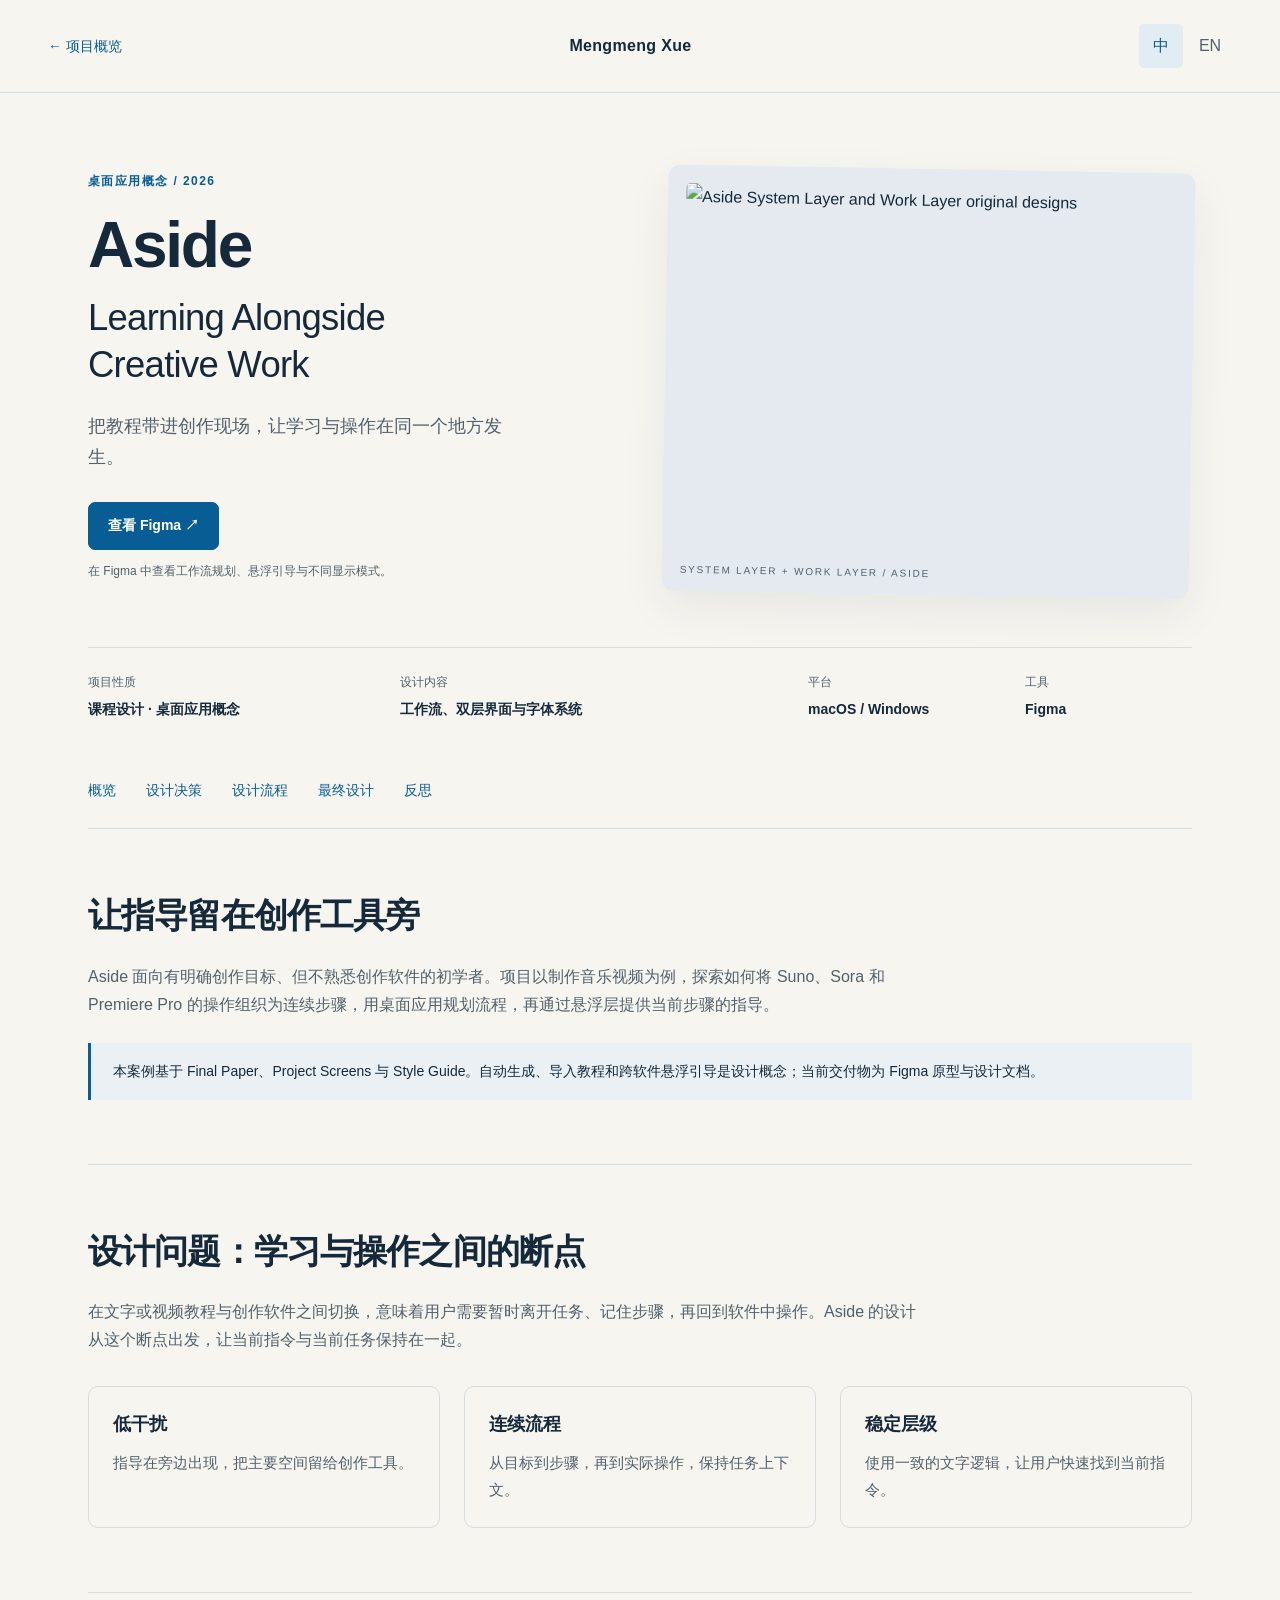
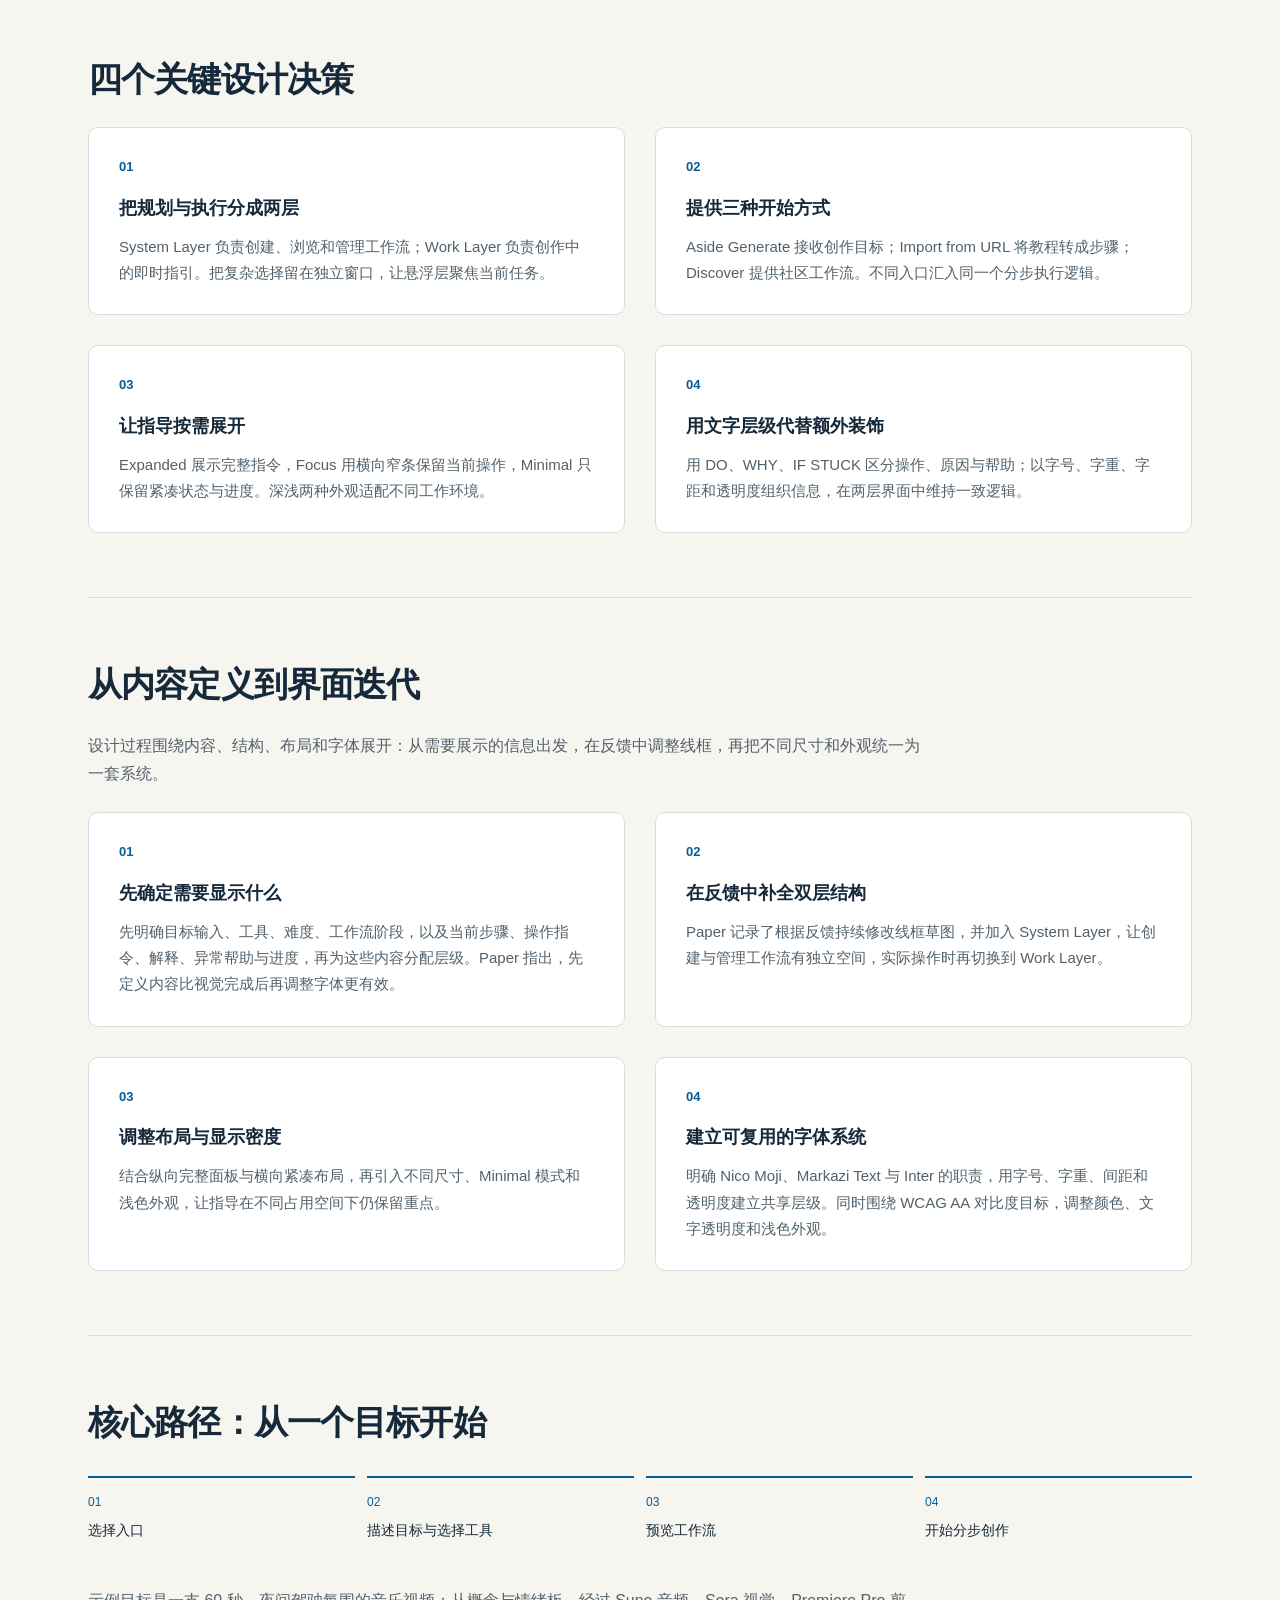
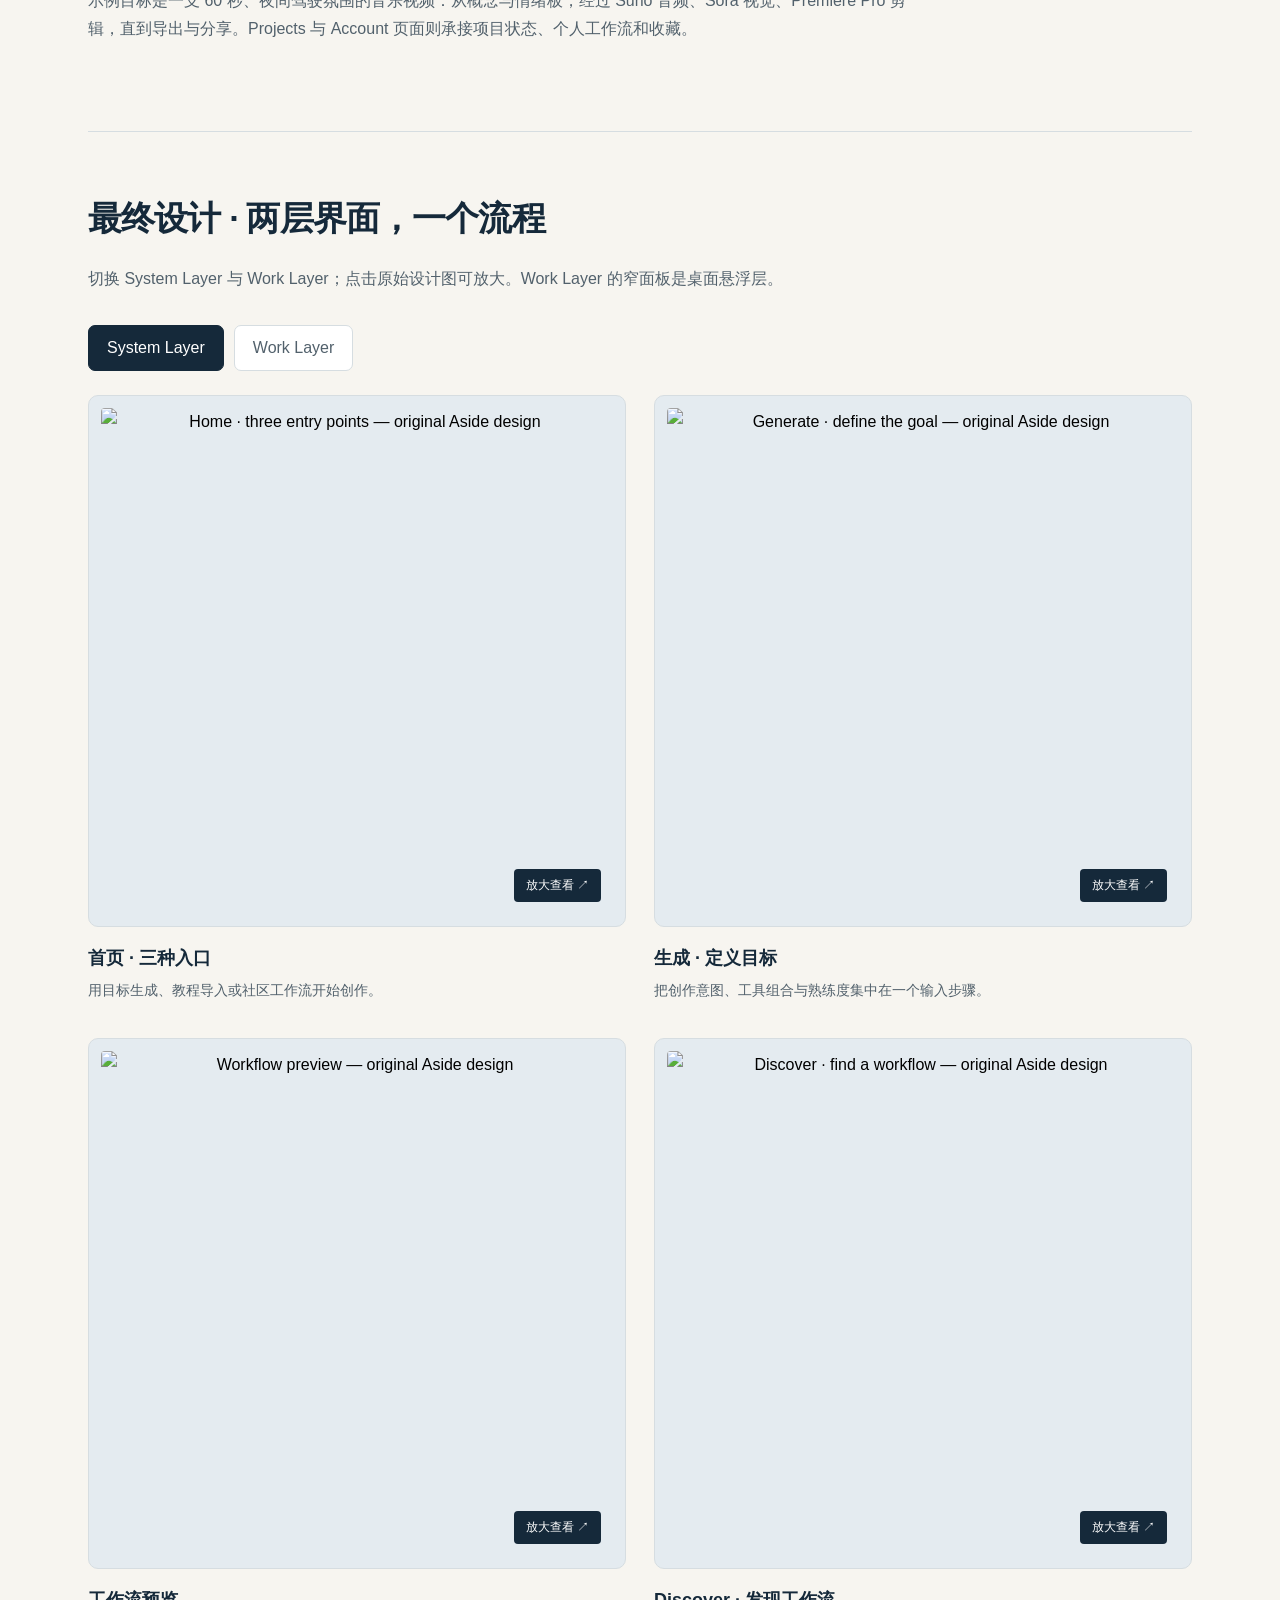
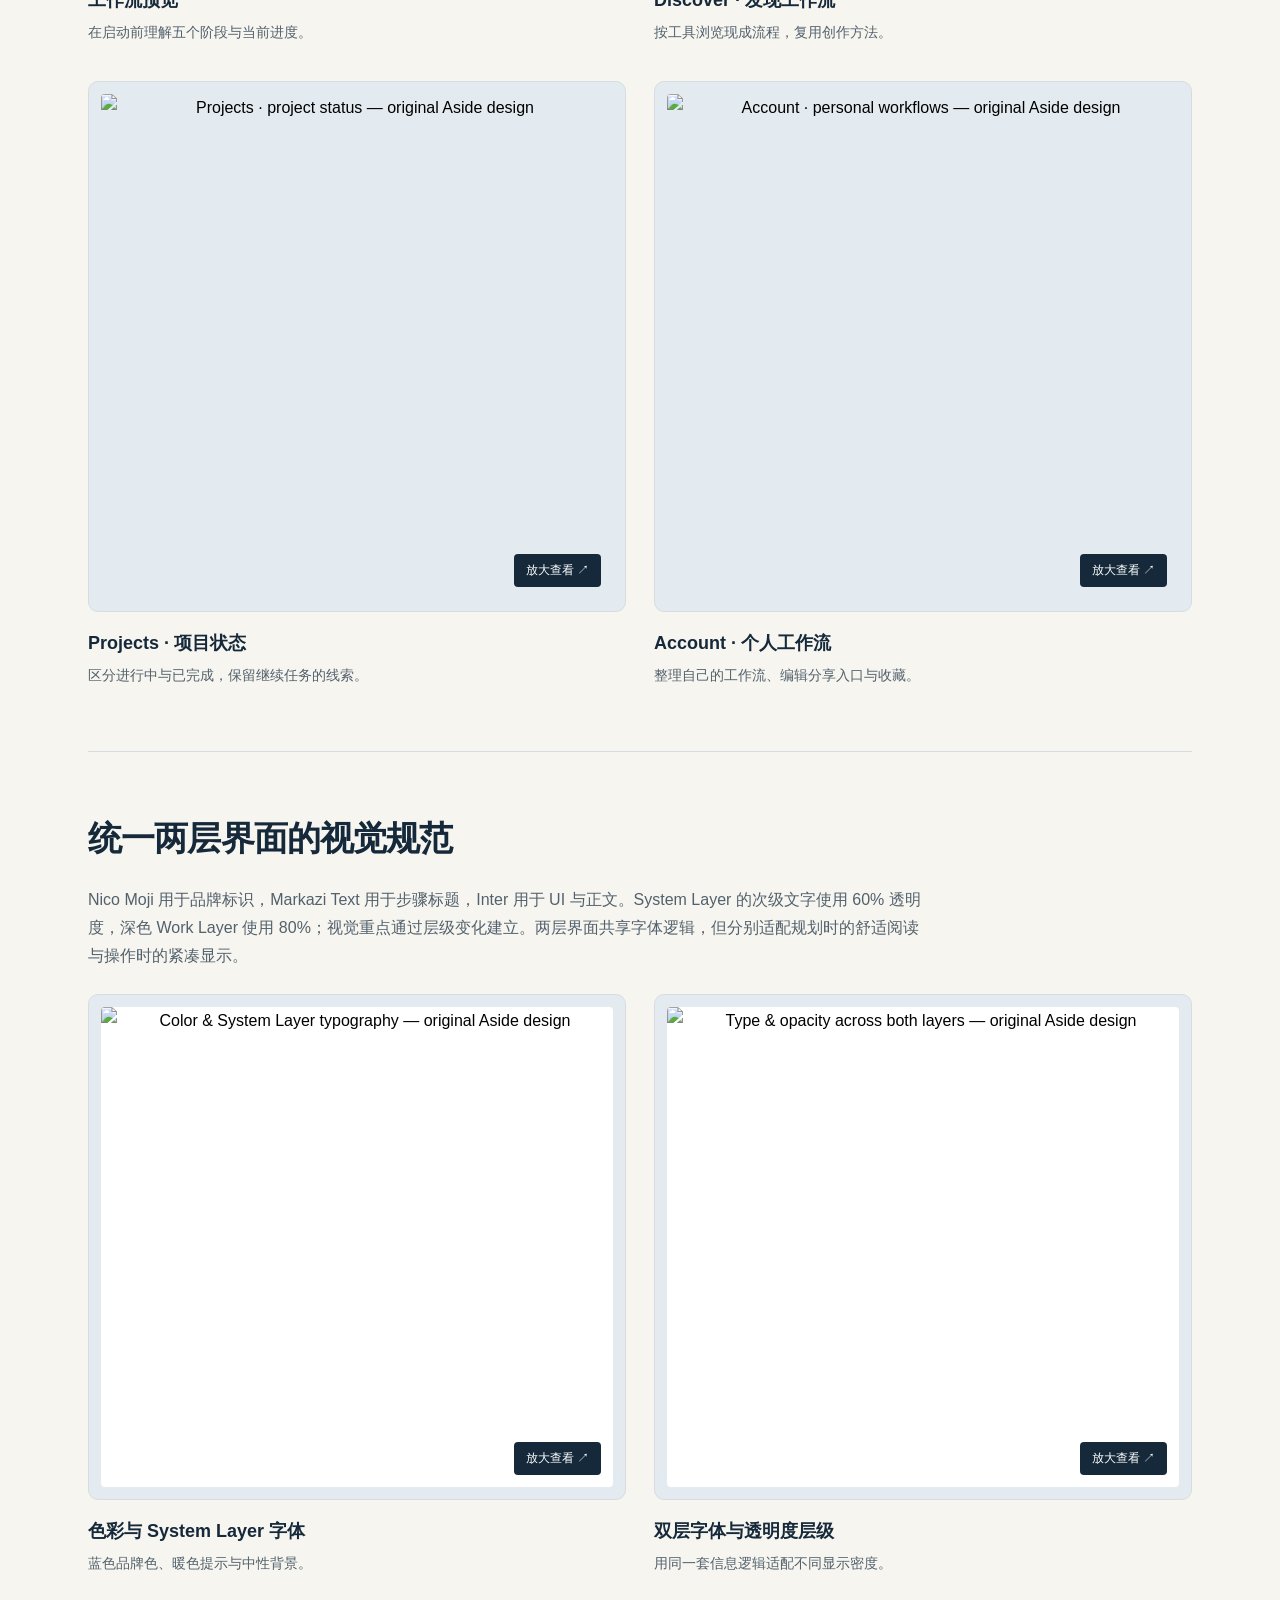
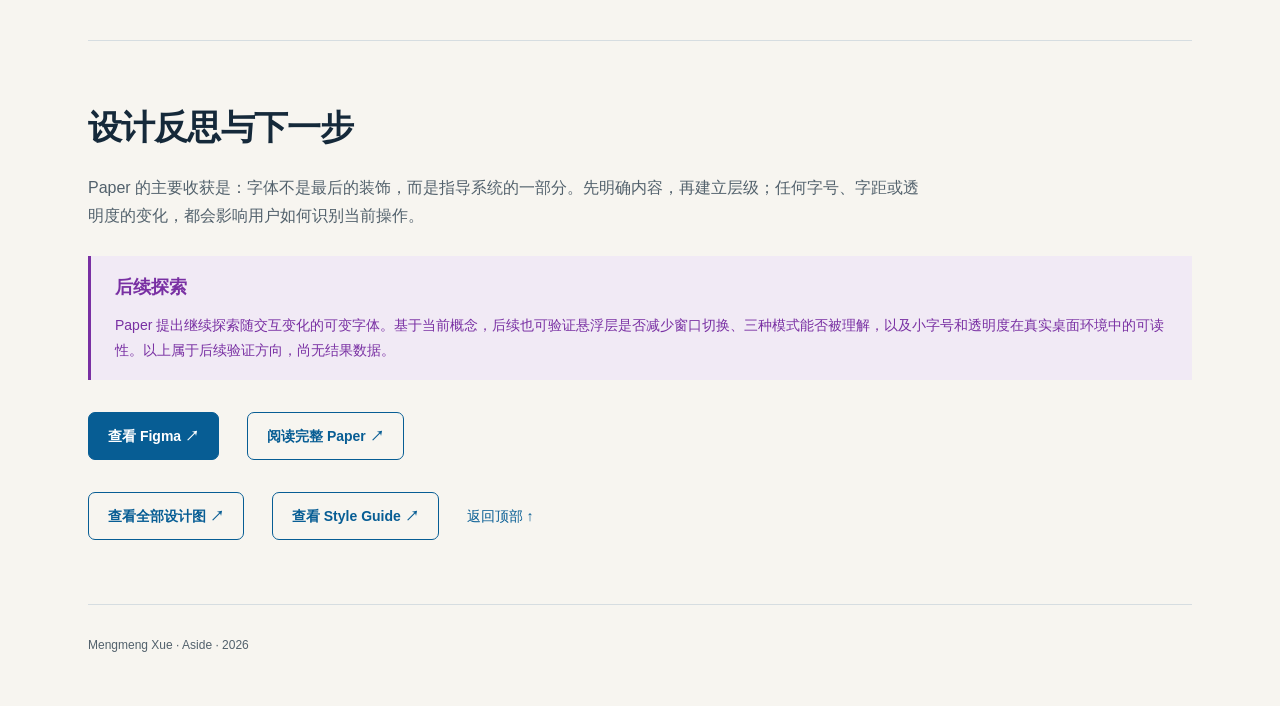
==== index.html @ 08e60e2e "Publish Aside case study by Mengmeng Xue" ====
<!doctype html><html lang="zh-CN"><head><meta charset="utf-8"><meta name="viewport" content="width=device-width,initial-scale=1"><title>Aside — Mengmeng Xue</title><meta name="description" content="Aside case study: a desktop guided-learning concept with workflow planning, contextual overlays and a two-layer typographic system."><link rel="stylesheet" href="case.css"></head><body><a class="skip" href="#main"><span  data-zh="跳到内容" data-en="Skip to content">跳到内容</span></a><header class="header"><a href="#overview" class="back"><span  data-zh="← 项目概览" data-en="← Project overview">← 项目概览</span></a><a class="name" href="#main">Mengmeng Xue</a><div class="language"><button data-lang="zh" aria-pressed="true">中</button><button data-lang="en" aria-pressed="false">EN</button></div></header><main id="main"><section class="hero"><div class="hero-copy"><p class="eyebrow" data-zh="桌面应用概念 / 2026" data-en="Desktop app concept / 2026">桌面应用概念 / 2026</p><h1>Aside<span>Learning Alongside<br>Creative Work</span></h1><p  data-zh="把教程带进创作现场，让学习与操作在同一个地方发生。" data-en="Bring guidance into the creative workspace, so learning and doing happen in the same place.">把教程带进创作现场，让学习与操作在同一个地方发生。</p><div class="actions"><a class="button primary" href="https://www.figma.com/proto/5fghZi38ezu6mdgZ9sEp4g/Aside1.4?node-id=4021-5576&amp;t=BBgNLl8ZrgrQmkUc-1" target="_blank" rel="noopener noreferrer"><span  data-zh="查看 Figma ↗" data-en="View Figma ↗">查看 Figma ↗</span></a></div><p class="small" data-zh="在 Figma 中查看工作流规划、悬浮引导与不同显示模式。" data-en="Explore workflow planning, contextual guidance and display modes in Figma.">在 Figma 中查看工作流规划、悬浮引导与不同显示模式。</p></div><div class="hero-visual"><img src="assets/hero.webp" alt="Aside System Layer and Work Layer original designs" width="1200" height="900"><span class="visual-caption">SYSTEM LAYER + WORK LAYER / ASIDE</span></div></section><dl class="metadata"><div><dt  data-zh="项目性质" data-en="Context">项目性质</dt><dd  data-zh="课程设计 · 桌面应用概念" data-en="Course design · desktop app concept">课程设计 · 桌面应用概念</dd></div><div><dt  data-zh="设计内容" data-en="Design scope">设计内容</dt><dd  data-zh="工作流、双层界面与字体系统" data-en="Workflows, two interface layers &amp; typography">工作流、双层界面与字体系统</dd></div><div><dt  data-zh="平台" data-en="Platform">平台</dt><dd  data-zh="macOS / Windows" data-en="macOS / Windows">macOS / Windows</dd></div><div><dt  data-zh="工具" data-en="Tool">工具</dt><dd  data-zh="Figma" data-en="Figma">Figma</dd></div></dl><nav class="section-nav" aria-label="Case study sections"><a href="#overview"><span  data-zh="概览" data-en="Overview">概览</span></a><a href="#decisions"><span  data-zh="设计决策" data-en="Decisions">设计决策</span></a><a href="#process"><span  data-zh="设计流程" data-en="Process">设计流程</span></a><a href="#designs"><span  data-zh="最终设计" data-en="Designs">最终设计</span></a><a href="#reflection"><span  data-zh="反思" data-en="Reflection">反思</span></a></nav><section class="content-section" id="overview"><h2  data-zh="让指导留在创作工具旁" data-en="Keep guidance beside the creative tool">让指导留在创作工具旁</h2><p  data-zh="Aside 面向有明确创作目标、但不熟悉创作软件的初学者。项目以制作音乐视频为例，探索如何将 Suno、Sora 和 Premiere Pro 的操作组织为连续步骤，用桌面应用规划流程，再通过悬浮层提供当前步骤的指导。" data-en="Aside is designed for beginners who have a clear creative goal but are unfamiliar with the tools. Using a music video as the example, the concept organizes work across Suno, Sora and Premiere Pro into a sequence: plan in a desktop app, then follow contextual instructions in an overlay.">Aside 面向有明确创作目标、但不熟悉创作软件的初学者。项目以制作音乐视频为例，探索如何将 Suno、Sora 和 Premiere Pro 的操作组织为连续步骤，用桌面应用规划流程，再通过悬浮层提供当前步骤的指导。</p><div class="scope-note"><p  data-zh="本案例基于 Final Paper、Project Screens 与 Style Guide。自动生成、导入教程和跨软件悬浮引导是设计概念；当前交付物为 Figma 原型与设计文档。" data-en="This case study draws on the Final Paper, Project Screens and Style Guide. Automatic generation, tutorial import and cross-app guidance are proposed behaviors; the deliverables are a Figma prototype and design documentation.">本案例基于 Final Paper、Project Screens 与 Style Guide。自动生成、导入教程和跨软件悬浮引导是设计概念；当前交付物为 Figma 原型与设计文档。</p></div></section><section class="content-section" id="challenge"><h2  data-zh="设计问题：学习与操作之间的断点" data-en="The gap between learning and doing">设计问题：学习与操作之间的断点</h2><p  data-zh="在文字或视频教程与创作软件之间切换，意味着用户需要暂时离开任务、记住步骤，再回到软件中操作。Aside 的设计从这个断点出发，让当前指令与当前任务保持在一起。" data-en="Moving between a text or video tutorial and a creative tool asks users to leave the task, remember the instructions, then return to act. Aside starts from this gap and keeps the current instruction beside the current task.">在文字或视频教程与创作软件之间切换，意味着用户需要暂时离开任务、记住步骤，再回到软件中操作。Aside 的设计从这个断点出发，让当前指令与当前任务保持在一起。</p><div class="audiences"><article><h3  data-zh="低干扰" data-en="Low distraction">低干扰</h3><p  data-zh="指导在旁边出现，把主要空间留给创作工具。" data-en="Keep guidance beside the task and preserve space for the creative tool.">指导在旁边出现，把主要空间留给创作工具。</p></article><article><h3  data-zh="连续流程" data-en="Continuous flow">连续流程</h3><p  data-zh="从目标到步骤，再到实际操作，保持任务上下文。" data-en="Maintain task context from the goal to the workflow and active work.">从目标到步骤，再到实际操作，保持任务上下文。</p></article><article><h3  data-zh="稳定层级" data-en="Stable hierarchy">稳定层级</h3><p  data-zh="使用一致的文字逻辑，让用户快速找到当前指令。" data-en="Use consistent typographic logic so users can locate the current instruction.">使用一致的文字逻辑，让用户快速找到当前指令。</p></article></div></section><section class="content-section" id="decisions"><h2  data-zh="四个关键设计决策" data-en="Four key design decisions">四个关键设计决策</h2><div class="decisions"><article class="decision"><span class="number">01</span><h3  data-zh="把规划与执行分成两层" data-en="Separate planning from execution">把规划与执行分成两层</h3><p  data-zh="System Layer 负责创建、浏览和管理工作流；Work Layer 负责创作中的即时指引。把复杂选择留在独立窗口，让悬浮层聚焦当前任务。" data-en="The System Layer creates, browses and manages workflows; the Work Layer provides guidance during creation. Keep complex choices in the standalone window and focus the overlay on the current task.">System Layer 负责创建、浏览和管理工作流；Work Layer 负责创作中的即时指引。把复杂选择留在独立窗口，让悬浮层聚焦当前任务。</p></article><article class="decision"><span class="number">02</span><h3  data-zh="提供三种开始方式" data-en="Offer three starting points">提供三种开始方式</h3><p  data-zh="Aside Generate 接收创作目标；Import from URL 将教程转成步骤；Discover 提供社区工作流。不同入口汇入同一个分步执行逻辑。" data-en="Aside Generate starts from a creative goal, Import from URL proposes converting tutorials into steps, and Discover offers community workflows. These entry points converge on the same guided sequence.">Aside Generate 接收创作目标；Import from URL 将教程转成步骤；Discover 提供社区工作流。不同入口汇入同一个分步执行逻辑。</p></article><article class="decision"><span class="number">03</span><h3  data-zh="让指导按需展开" data-en="Adjust guidance to the task">让指导按需展开</h3><p  data-zh="Expanded 展示完整指令，Focus 用横向窄条保留当前操作，Minimal 只保留紧凑状态与进度。深浅两种外观适配不同工作环境。" data-en="Expanded shows full instructions, Focus keeps the current action in a slim horizontal bar, and Minimal retains a compact status and progress indicator. Dark and light appearances adapt to different workspaces.">Expanded 展示完整指令，Focus 用横向窄条保留当前操作，Minimal 只保留紧凑状态与进度。深浅两种外观适配不同工作环境。</p></article><article class="decision"><span class="number">04</span><h3  data-zh="用文字层级代替额外装饰" data-en="Build hierarchy through typography">用文字层级代替额外装饰</h3><p  data-zh="用 DO、WHY、IF STUCK 区分操作、原因与帮助；以字号、字重、字距和透明度组织信息，在两层界面中维持一致逻辑。" data-en="DO, WHY and IF STUCK distinguish action, explanation and help. Size, weight, spacing and opacity organize the content with consistent logic across both layers.">用 DO、WHY、IF STUCK 区分操作、原因与帮助；以字号、字重、字距和透明度组织信息，在两层界面中维持一致逻辑。</p></article></div></section><section class="content-section" id="process"><h2  data-zh="从内容定义到界面迭代" data-en="From content definition to interface iteration">从内容定义到界面迭代</h2><p  data-zh="设计过程围绕内容、结构、布局和字体展开：从需要展示的信息出发，在反馈中调整线框，再把不同尺寸和外观统一为一套系统。" data-en="The process moves through content, structure, layout and typography: define the information, revise wireframes through feedback, then unify different sizes and appearances within one system.">设计过程围绕内容、结构、布局和字体展开：从需要展示的信息出发，在反馈中调整线框，再把不同尺寸和外观统一为一套系统。</p><div class="decisions"><article class="decision"><span class="number">01</span><h3  data-zh="先确定需要显示什么" data-en="Define the content first">先确定需要显示什么</h3><p  data-zh="先明确目标输入、工具、难度、工作流阶段，以及当前步骤、操作指令、解释、异常帮助与进度，再为这些内容分配层级。Paper 指出，先定义内容比视觉完成后再调整字体更有效。" data-en="Define the goal, tools, skill level and workflow phases, then the current step, action, explanation, troubleshooting and progress. The paper identifies content-first design as more efficient than choosing typography after the visuals.">先明确目标输入、工具、难度、工作流阶段，以及当前步骤、操作指令、解释、异常帮助与进度，再为这些内容分配层级。Paper 指出，先定义内容比视觉完成后再调整字体更有效。</p></article><article class="decision"><span class="number">02</span><h3  data-zh="在反馈中补全双层结构" data-en="Refine the two-layer structure">在反馈中补全双层结构</h3><p  data-zh="Paper 记录了根据反馈持续修改线框草图，并加入 System Layer，让创建与管理工作流有独立空间，实际操作时再切换到 Work Layer。" data-en="The paper describes ongoing sketch revisions based on feedback, including adding a System Layer for creating and managing workflows before moving into the Work Layer during active work.">Paper 记录了根据反馈持续修改线框草图，并加入 System Layer，让创建与管理工作流有独立空间，实际操作时再切换到 Work Layer。</p></article><article class="decision"><span class="number">03</span><h3  data-zh="调整布局与显示密度" data-en="Adjust layout and information density">调整布局与显示密度</h3><p  data-zh="结合纵向完整面板与横向紧凑布局，再引入不同尺寸、Minimal 模式和浅色外观，让指导在不同占用空间下仍保留重点。" data-en="Combine a full vertical panel with a compact horizontal layout, then introduce different sizes, a Minimal mode and light appearance so guidance retains its priorities at different footprints.">结合纵向完整面板与横向紧凑布局，再引入不同尺寸、Minimal 模式和浅色外观，让指导在不同占用空间下仍保留重点。</p></article><article class="decision"><span class="number">04</span><h3  data-zh="建立可复用的字体系统" data-en="Establish a reusable type system">建立可复用的字体系统</h3><p  data-zh="明确 Nico Moji、Markazi Text 与 Inter 的职责，用字号、字重、间距和透明度建立共享层级。同时围绕 WCAG AA 对比度目标，调整颜色、文字透明度和浅色外观。" data-en="Assign distinct roles to Nico Moji, Markazi Text and Inter, then establish shared hierarchy through size, weight, spacing and opacity. Refine color, text opacity and light appearance around a WCAG AA contrast goal.">明确 Nico Moji、Markazi Text 与 Inter 的职责，用字号、字重、间距和透明度建立共享层级。同时围绕 WCAG AA 对比度目标，调整颜色、文字透明度和浅色外观。</p></article></div></section><section class="content-section" id="journey"><h2  data-zh="核心路径：从一个目标开始" data-en="The core journey starts with a goal">核心路径：从一个目标开始</h2><ol class="journey"><li><span  data-zh="选择入口" data-en="Choose an entry point">选择入口</span></li><li><span  data-zh="描述目标与选择工具" data-en="Describe goal &amp; select tools">描述目标与选择工具</span></li><li><span  data-zh="预览工作流" data-en="Preview the workflow">预览工作流</span></li><li><span  data-zh="开始分步创作" data-en="Follow steps while creating">开始分步创作</span></li></ol><p  data-zh="示例目标是一支 60 秒、夜间驾驶氛围的音乐视频：从概念与情绪板，经过 Suno 音频、Sora 视觉、Premiere Pro 剪辑，直到导出与分享。Projects 与 Account 页面则承接项目状态、个人工作流和收藏。" data-en="The example is a 60-second music video with a night-drive mood: concept and mood board, audio in Suno, visuals in Sora, editing in Premiere Pro, then export and sharing. Projects and Account provide project status, personal workflows and saved items.">示例目标是一支 60 秒、夜间驾驶氛围的音乐视频：从概念与情绪板，经过 Suno 音频、Sora 视觉、Premiere Pro 剪辑，直到导出与分享。Projects 与 Account 页面则承接项目状态、个人工作流和收藏。</p></section><section class="content-section" id="designs"><h2  data-zh="最终设计 · 两层界面，一个流程" data-en="Final designs · two layers, one workflow">最终设计 · 两层界面，一个流程</h2><p  data-zh="切换 System Layer 与 Work Layer；点击原始设计图可放大。Work Layer 的窄面板是桌面悬浮层。" data-en="Switch between the System Layer and Work Layer, and select any original design to enlarge it. The narrow Work Layer panels are desktop overlays.">切换 System Layer 与 Work Layer；点击原始设计图可放大。Work Layer 的窄面板是桌面悬浮层。</p><div class="view-switch" aria-label="Interface layer"><button type="button" data-view="system" aria-pressed="true">System Layer</button><button type="button" data-view="work" aria-pressed="false">Work Layer</button></div><div class="gallery system" id="system-gallery"><figure><button class="image-button " type="button" data-image="assets/home.webp" data-caption-zh="首页 · 三种入口" data-caption-en="Home · three entry points" aria-label="查看设计：首页 · 三种入口"><img loading="lazy" src="assets/home.webp" alt="Home · three entry points — original Aside design" width="1329" height="1311"><span class="zoom-label"><span  data-zh="放大查看 ↗" data-en="View full design ↗">放大查看 ↗</span></span></button><figcaption><h3  data-zh="首页 · 三种入口" data-en="Home · three entry points">首页 · 三种入口</h3><p  data-zh="用目标生成、教程导入或社区工作流开始创作。" data-en="Start with goal generation, tutorial import or a community workflow.">用目标生成、教程导入或社区工作流开始创作。</p></figcaption></figure><figure><button class="image-button " type="button" data-image="assets/generate.webp" data-caption-zh="生成 · 定义目标" data-caption-en="Generate · define the goal" aria-label="查看设计：生成 · 定义目标"><img loading="lazy" src="assets/generate.webp" alt="Generate · define the goal — original Aside design" width="1329" height="1311"><span class="zoom-label"><span  data-zh="放大查看 ↗" data-en="View full design ↗">放大查看 ↗</span></span></button><figcaption><h3  data-zh="生成 · 定义目标" data-en="Generate · define the goal">生成 · 定义目标</h3><p  data-zh="把创作意图、工具组合与熟练度集中在一个输入步骤。" data-en="Bring the creative intent, tool selection and skill level into one step.">把创作意图、工具组合与熟练度集中在一个输入步骤。</p></figcaption></figure><figure><button class="image-button " type="button" data-image="assets/preview.webp" data-caption-zh="工作流预览" data-caption-en="Workflow preview" aria-label="查看设计：工作流预览"><img loading="lazy" src="assets/preview.webp" alt="Workflow preview — original Aside design" width="1329" height="1311"><span class="zoom-label"><span  data-zh="放大查看 ↗" data-en="View full design ↗">放大查看 ↗</span></span></button><figcaption><h3  data-zh="工作流预览" data-en="Workflow preview">工作流预览</h3><p  data-zh="在启动前理解五个阶段与当前进度。" data-en="Understand the five phases and current progress before starting.">在启动前理解五个阶段与当前进度。</p></figcaption></figure><figure><button class="image-button " type="button" data-image="assets/discover.webp" data-caption-zh="Discover · 发现工作流" data-caption-en="Discover · find a workflow" aria-label="查看设计：Discover · 发现工作流"><img loading="lazy" src="assets/discover.webp" alt="Discover · find a workflow — original Aside design" width="1329" height="1311"><span class="zoom-label"><span  data-zh="放大查看 ↗" data-en="View full design ↗">放大查看 ↗</span></span></button><figcaption><h3  data-zh="Discover · 发现工作流" data-en="Discover · find a workflow">Discover · 发现工作流</h3><p  data-zh="按工具浏览现成流程，复用创作方法。" data-en="Browse workflows by tool and reuse a creative approach.">按工具浏览现成流程，复用创作方法。</p></figcaption></figure><figure><button class="image-button " type="button" data-image="assets/projects.webp" data-caption-zh="Projects · 项目状态" data-caption-en="Projects · project status" aria-label="查看设计：Projects · 项目状态"><img loading="lazy" src="assets/projects.webp" alt="Projects · project status — original Aside design" width="1329" height="1311"><span class="zoom-label"><span  data-zh="放大查看 ↗" data-en="View full design ↗">放大查看 ↗</span></span></button><figcaption><h3  data-zh="Projects · 项目状态" data-en="Projects · project status">Projects · 项目状态</h3><p  data-zh="区分进行中与已完成，保留继续任务的线索。" data-en="Separate active and completed work, with context for resuming.">区分进行中与已完成，保留继续任务的线索。</p></figcaption></figure><figure><button class="image-button " type="button" data-image="assets/account.webp" data-caption-zh="Account · 个人工作流" data-caption-en="Account · personal workflows" aria-label="查看设计：Account · 个人工作流"><img loading="lazy" src="assets/account.webp" alt="Account · personal workflows — original Aside design" width="1329" height="1311"><span class="zoom-label"><span  data-zh="放大查看 ↗" data-en="View full design ↗">放大查看 ↗</span></span></button><figcaption><h3  data-zh="Account · 个人工作流" data-en="Account · personal workflows">Account · 个人工作流</h3><p  data-zh="整理自己的工作流、编辑分享入口与收藏。" data-en="Organize personal workflows, editing and sharing actions, and saves.">整理自己的工作流、编辑分享入口与收藏。</p></figcaption></figure></div><div class="gallery work" id="work-gallery" hidden><figure><button class="image-button " type="button" data-image="assets/expanded-dark.webp" data-caption-zh="Expanded · 深色" data-caption-en="Expanded · dark" aria-label="查看设计：Expanded · 深色"><img loading="lazy" src="assets/expanded-dark.webp" alt="Expanded · dark — original Aside design" width="612" height="1103"><span class="zoom-label"><span  data-zh="放大查看 ↗" data-en="View full design ↗">放大查看 ↗</span></span></button><figcaption><h3  data-zh="Expanded · 深色" data-en="Expanded · dark">Expanded · 深色</h3><p  data-zh="完整展示当前步骤、DO、WHY 与 IF STUCK。" data-en="Show the current step, DO, WHY and IF STUCK in full.">完整展示当前步骤、DO、WHY 与 IF STUCK。</p></figcaption></figure><figure><button class="image-button " type="button" data-image="assets/expanded-light.webp" data-caption-zh="Expanded · 浅色" data-caption-en="Expanded · light" aria-label="查看设计：Expanded · 浅色"><img loading="lazy" src="assets/expanded-light.webp" alt="Expanded · light — original Aside design" width="775" height="1266"><span class="zoom-label"><span  data-zh="放大查看 ↗" data-en="View full design ↗">放大查看 ↗</span></span></button><figcaption><h3  data-zh="Expanded · 浅色" data-en="Expanded · light">Expanded · 浅色</h3><p  data-zh="在浅色工作环境中保留完整信息层级。" data-en="Preserve the full hierarchy in a light workspace.">在浅色工作环境中保留完整信息层级。</p></figcaption></figure><figure><button class="image-button " type="button" data-image="assets/focus-dark.webp" data-caption-zh="Focus · 深色" data-caption-en="Focus · dark" aria-label="查看设计：Focus · 深色"><img loading="lazy" src="assets/focus-dark.webp" alt="Focus · dark — original Aside design" width="1390" height="222"><span class="zoom-label"><span  data-zh="放大查看 ↗" data-en="View full design ↗">放大查看 ↗</span></span></button><figcaption><h3  data-zh="Focus · 深色" data-en="Focus · dark">Focus · 深色</h3><p  data-zh="横向窄条聚焦当前操作与下一步。" data-en="A slim horizontal bar emphasizes the current action and next step.">横向窄条聚焦当前操作与下一步。</p></figcaption></figure><figure><button class="image-button " type="button" data-image="assets/focus-light.webp" data-caption-zh="Focus · 浅色" data-caption-en="Focus · light" aria-label="查看设计：Focus · 浅色"><img loading="lazy" src="assets/focus-light.webp" alt="Focus · light — original Aside design" width="1553" height="385"><span class="zoom-label"><span  data-zh="放大查看 ↗" data-en="View full design ↗">放大查看 ↗</span></span></button><figcaption><h3  data-zh="Focus · 浅色" data-en="Focus · light">Focus · 浅色</h3><p  data-zh="减少界面占用，同时保持操作指令可见。" data-en="Reduce the footprint while keeping the instruction visible.">减少界面占用，同时保持操作指令可见。</p></figcaption></figure><figure><button class="image-button " type="button" data-image="assets/minimal-dark.webp" data-caption-zh="Minimal · 深色" data-caption-en="Minimal · dark" aria-label="查看设计：Minimal · 深色"><img loading="lazy" src="assets/minimal-dark.webp" alt="Minimal · dark — original Aside design" width="1031" height="222"><span class="zoom-label"><span  data-zh="放大查看 ↗" data-en="View full design ↗">放大查看 ↗</span></span></button><figcaption><h3  data-zh="Minimal · 深色" data-en="Minimal · dark">Minimal · 深色</h3><p  data-zh="紧凑显示当前任务、进度和模式切换。" data-en="Compact task, progress and mode controls.">紧凑显示当前任务、进度和模式切换。</p></figcaption></figure><figure><button class="image-button " type="button" data-image="assets/minimal-light.webp" data-caption-zh="Minimal · 浅色" data-caption-en="Minimal · light" aria-label="查看设计：Minimal · 浅色"><img loading="lazy" src="assets/minimal-light.webp" alt="Minimal · light — original Aside design" width="1052" height="266"><span class="zoom-label"><span  data-zh="放大查看 ↗" data-en="View full design ↗">放大查看 ↗</span></span></button><figcaption><h3  data-zh="Minimal · 浅色" data-en="Minimal · light">Minimal · 浅色</h3><p  data-zh="以最少的信息保留任务上下文。" data-en="Retain task context with minimal information.">以最少的信息保留任务上下文。</p></figcaption></figure></div></section><section class="content-section" id="style"><h2  data-zh="统一两层界面的视觉规范" data-en="A visual system shared across both layers">统一两层界面的视觉规范</h2><p  data-zh="Nico Moji 用于品牌标识，Markazi Text 用于步骤标题，Inter 用于 UI 与正文。System Layer 的次级文字使用 60% 透明度，深色 Work Layer 使用 80%；视觉重点通过层级变化建立。两层界面共享字体逻辑，但分别适配规划时的舒适阅读与操作时的紧凑显示。" data-en="Nico Moji carries the brand, Markazi Text distinguishes step titles, and Inter serves UI and body content. Secondary text uses 60% opacity in the System Layer and 80% in the dark Work Layer. Both layers share typographic logic while adapting to comfortable planning and compact in-task guidance.">Nico Moji 用于品牌标识，Markazi Text 用于步骤标题，Inter 用于 UI 与正文。System Layer 的次级文字使用 60% 透明度，深色 Work Layer 使用 80%；视觉重点通过层级变化建立。两层界面共享字体逻辑，但分别适配规划时的舒适阅读与操作时的紧凑显示。</p><div class="gallery style-gallery"><figure><button class="image-button " type="button" data-image="assets/style-1.webp" data-caption-zh="色彩与 System Layer 字体" data-caption-en="Color &amp; System Layer typography" aria-label="查看设计：色彩与 System Layer 字体"><img loading="lazy" src="assets/style-1.webp" alt="Color &amp; System Layer typography — original Aside design" width="971" height="1329"><span class="zoom-label"><span  data-zh="放大查看 ↗" data-en="View full design ↗">放大查看 ↗</span></span></button><figcaption><h3  data-zh="色彩与 System Layer 字体" data-en="Color &amp; System Layer typography">色彩与 System Layer 字体</h3><p  data-zh="蓝色品牌色、暖色提示与中性背景。" data-en="Blue brand color, warm highlights and neutral surfaces.">蓝色品牌色、暖色提示与中性背景。</p></figcaption></figure><figure><button class="image-button " type="button" data-image="assets/style-3.webp" data-caption-zh="双层字体与透明度层级" data-caption-en="Type &amp; opacity across both layers" aria-label="查看设计：双层字体与透明度层级"><img loading="lazy" src="assets/style-3.webp" alt="Type &amp; opacity across both layers — original Aside design" width="1057" height="1333"><span class="zoom-label"><span  data-zh="放大查看 ↗" data-en="View full design ↗">放大查看 ↗</span></span></button><figcaption><h3  data-zh="双层字体与透明度层级" data-en="Type &amp; opacity across both layers">双层字体与透明度层级</h3><p  data-zh="用同一套信息逻辑适配不同显示密度。" data-en="Adapt a shared information hierarchy to different densities.">用同一套信息逻辑适配不同显示密度。</p></figcaption></figure></div></section><section class="content-section" id="reflection"><h2  data-zh="设计反思与下一步" data-en="Reflection and next steps">设计反思与下一步</h2><p  data-zh="Paper 的主要收获是：字体不是最后的装饰，而是指导系统的一部分。先明确内容，再建立层级；任何字号、字距或透明度的变化，都会影响用户如何识别当前操作。" data-en="The central reflection in the paper is that typography belongs to the guidance system itself. Define the content before its hierarchy; changes to size, spacing or opacity affect how users identify the current action.">Paper 的主要收获是：字体不是最后的装饰，而是指导系统的一部分。先明确内容，再建立层级；任何字号、字距或透明度的变化，都会影响用户如何识别当前操作。</p><div class="pending"><h3  data-zh="后续探索" data-en="Further exploration">后续探索</h3><p  data-zh="Paper 提出继续探索随交互变化的可变字体。基于当前概念，后续也可验证悬浮层是否减少窗口切换、三种模式能否被理解，以及小字号和透明度在真实桌面环境中的可读性。以上属于后续验证方向，尚无结果数据。" data-en="The paper proposes exploring variable fonts that respond to interaction. Further validation could examine window switching, comprehension of the three modes, and readability of small text and opacity levels in real workspaces. These are proposed next steps with no reported results.">Paper 提出继续探索随交互变化的可变字体。基于当前概念，后续也可验证悬浮层是否减少窗口切换、三种模式能否被理解，以及小字号和透明度在真实桌面环境中的可读性。以上属于后续验证方向，尚无结果数据。</p></div><div class="closing-links"><a class="button primary" href="https://www.figma.com/proto/5fghZi38ezu6mdgZ9sEp4g/Aside1.4?node-id=4021-5576&amp;t=BBgNLl8ZrgrQmkUc-1" target="_blank" rel="noopener noreferrer"><span  data-zh="查看 Figma ↗" data-en="View Figma ↗">查看 Figma ↗</span></a><a class="button secondary" href="assets/final-paper.pdf" target="_blank" rel="noopener noreferrer"><span  data-zh="阅读完整 Paper ↗" data-en="Read the full paper ↗">阅读完整 Paper ↗</span></a></div><div class="closing-links"><a class="button secondary" href="assets/project-screens.pdf" target="_blank" rel="noopener noreferrer"><span  data-zh="查看全部设计图 ↗" data-en="View all design screens ↗">查看全部设计图 ↗</span></a><a class="button secondary" href="assets/style-guide.pdf" target="_blank" rel="noopener noreferrer"><span  data-zh="查看 Style Guide ↗" data-en="View the style guide ↗">查看 Style Guide ↗</span></a><a class="text-link" href="#main"><span  data-zh="返回顶部 ↑" data-en="Back to top ↑">返回顶部 ↑</span></a></div></section></main><footer> Mengmeng Xue · Aside · 2026</footer><dialog id="lightbox"><div class="dialog-bar"><h2 id="image-caption"></h2><button id="close-dialog" aria-label="关闭设计图 / Close design">×</button></div><div class="dialog-content"><img id="full-image" alt=""></div></dialog><script src="case.js?v=2"></script></body></html>
---- case.css ----
:root{--paper:#f7f5f0;--surface:#fff;--ink:#15293a;--muted:#52616c;--blue:#075d94;--line:#d6dde1;--pending:#7930a3;--radius:16px}*{box-sizing:border-box}html{scroll-behavior:smooth;scroll-padding-top:100px}body{margin:0;background:var(--paper);color:var(--ink);font-family:Inter,-apple-system,BlinkMacSystemFont,'Segoe UI','PingFang SC',sans-serif;font-size:16px;line-height:1.75}button,a{touch-action:manipulation}button{font:inherit}a{color:var(--blue);text-decoration:none}button:not(:disabled),a{cursor:pointer}a:focus-visible,button:focus-visible{outline:3px solid var(--blue);outline-offset:5px}a:hover{text-decoration:underline}button{transition:background .2s,box-shadow .2s}img{display:block;max-width:100%}[hidden]{display:none!important}.skip{position:fixed;top:-80px;background:white;z-index:20;padding:12px}.skip:focus{top:10px}.header{display:flex;justify-content:space-between;align-items:center;gap:16px;max-width:1320px;margin:auto;padding:24px 48px;border-bottom:1px solid var(--line)}.back{font-size:14px;min-height:44px;display:flex;align-items:center}.name{color:var(--ink);font-weight:700;letter-spacing:.02em}.language{display:flex;gap:5px}.language button{border:0;border-radius:5px;background:none;color:var(--muted);min-width:44px;min-height:44px}.language button[aria-pressed=true]{color:var(--blue);background:#e2edf3}main{max-width:1200px;margin:auto;padding:0 48px}.hero{display:grid;grid-template-columns:1fr 1fr;gap:50px;align-items:center;padding:76px 0 52px}.eyebrow{text-transform:uppercase;letter-spacing:.12em;font-size:12px;font-weight:700;color:var(--blue);margin:0 0 18px}h1{font-size:clamp(38px,5vw,64px);line-height:1.12;letter-spacing:-.035em;margin:0 0 22px}h1>span{display:block;font-size:.57em;letter-spacing:-.02em;font-weight:500;line-height:1.28;margin-top:14px}.hero-copy>p:not(.eyebrow):not(.small){font-size:18px;max-width:440px;color:var(--muted)}.actions{display:flex;flex-wrap:wrap;gap:12px;margin-top:28px}.button{display:inline-flex;justify-content:center;align-items:center;gap:8px;border-radius:7px;padding:11px 19px;min-height:48px;border:1px solid var(--blue);font-size:14px;font-weight:600;line-height:1.5}.button:hover{text-decoration:none;box-shadow:0 3px 10px #07375214}.primary{color:#53616b;background:#e1e6e9;border-color:#d1d8dc;cursor:default}.secondary{color:var(--blue);background:transparent}.small{font-size:12px;color:var(--muted);line-height:1.6;margin-top:12px;max-width:450px}.hero-visual{padding:18px 18px 12px;background:#e5eaf0;border-radius:12px;transform:rotate(1deg);box-shadow:0 16px 44px #12293a12}.hero-visual img{width:100%;height:auto;border-radius:5px}.visual-caption{display:block;font-size:10px;letter-spacing:.18em;color:var(--muted);margin:10px 0 0}.metadata{display:grid;grid-template-columns:1.2fr 1.6fr .8fr .7fr;margin:0;padding:24px 0 32px;border-top:1px solid var(--line);gap:26px}.metadata dt{font-size:12px;color:var(--muted);margin-bottom:5px}.metadata dd{font-size:14px;font-weight:600;margin:0;line-height:1.6}.section-nav{display:flex;gap:30px;border-bottom:1px solid var(--line);padding:16px 0;background:var(--paper);position:sticky;top:0;z-index:5}.section-nav a{font-size:14px;min-height:44px;display:flex;align-items:center}.content-section{padding:64px 0;border-bottom:1px solid var(--line)}h2{font-size:clamp(25px,3vw,34px);line-height:1.35;letter-spacing:-.025em;margin:0 0 24px}h3{font-size:18px;line-height:1.5;margin:0 0 12px}.content-section>p{max-width:840px;color:var(--muted);margin:0 0 24px}.scope-note{border-left:3px solid var(--blue);background:#eaf0f3;padding:16px 22px;font-size:14px}.scope-note p{margin:0}.audiences{display:grid;grid-template-columns:repeat(3,1fr);gap:24px;margin-top:32px}.audiences article{padding:24px;border:1px solid var(--line);border-radius:10px}.audiences p,.decision p{font-size:15px;color:var(--muted);margin:0}.decisions{display:grid;grid-template-columns:repeat(2,1fr);gap:30px}.decision{padding:28px 30px;background:var(--surface);border-radius:10px;border:1px solid var(--line)}.number{font-size:13px;color:var(--blue);display:block;margin-bottom:16px;font-weight:700}.journey{display:flex;list-style:none;gap:12px;padding:0;margin:30px 0;counter-reset:journey}.journey li{flex:1;border-top:2px solid var(--blue);padding:14px 0;font-size:14px;counter-increment:journey}.journey li:before{content:'0' counter(journey);color:var(--blue);font-size:12px;display:block;margin-bottom:5px}.view-switch{display:flex;gap:10px;margin:32px 0 24px}.view-switch button{min-height:44px;min-width:100px;padding:8px 18px;border:1px solid var(--line);background:var(--surface);border-radius:7px;color:var(--muted)}.view-switch button[aria-pressed=true]{background:var(--ink);color:white;border-color:var(--ink)}.gallery{display:grid;grid-template-columns:repeat(2,minmax(0,1fr));gap:36px 28px}.gallery figure{margin:0;min-width:0}.image-button{border:1px solid var(--line);border-radius:10px;overflow:hidden;background:#e4ebf0;padding:12px;display:block;width:100%;position:relative}.image-button:hover{box-shadow:0 8px 24px #15293a18}.gallery .image-button img{height:390px;object-fit:cover;object-position:top;width:100%;border-radius:4px}.gallery.mobile .image-button{padding:18px 48px}.gallery.mobile .image-button img{height:490px;object-fit:cover;object-position:top}.zoom-label{position:absolute;bottom:24px;right:24px;background:var(--ink);color:white;border-radius:4px;font-size:12px;padding:6px 12px}.gallery figcaption{padding-top:18px}.gallery h3{margin-bottom:6px}.gallery p{font-size:14px;color:var(--muted);margin:0}.style-image{max-width:960px}.style-image img{width:100%;height:auto}.pending{border-left:3px solid var(--pending);padding:18px 24px;background:#f1eaf5;color:var(--pending);margin:26px 0}.pending p{margin:0;font-size:14px}.closing-links{display:flex;align-items:center;gap:28px;flex-wrap:wrap;margin-top:32px}.text-link{font-size:14px}footer{max-width:1200px;margin:auto;padding:30px 48px 50px;font-size:12px;color:var(--muted)}dialog{border:none;border-radius:10px;padding:0;max-width:min(1200px,94vw);width:94vw;max-height:92vh;background:var(--surface);color:var(--ink)}dialog::backdrop{background:#0d1c2bd9}.dialog-bar{display:flex;align-items:center;justify-content:space-between;padding:14px 24px;border-bottom:1px solid var(--line)}.dialog-bar h2{font-size:18px;margin:0}.dialog-bar button{border:none;border-radius:6px;min-width:44px;min-height:44px;background:var(--paper);color:var(--ink);font-size:28px}.dialog-content{overflow:auto;max-height:calc(92vh - 77px);padding:24px}.dialog-content img{margin:auto;width:100%;height:auto}body.dialog-open{overflow:hidden}@media(max-width:800px){.header{padding:14px 24px}.name{font-size:14px}main{padding:0 24px}.hero{gap:34px;padding:46px 0 34px;grid-template-columns:1fr}.hero-visual{transform:none}.metadata{grid-template-columns:1fr 1fr;gap:20px}.section-nav{gap:22px;overflow:auto;white-space:nowrap}.content-section{padding:44px 0}.audiences{grid-template-columns:1fr;gap:14px}.decisions{gap:16px}.decision{padding:22px}.journey{flex-wrap:wrap}.journey li{flex-basis:calc(50% - 12px)}.gallery{gap:28px 18px}.gallery .image-button img{height:280px}.gallery.mobile .image-button{padding:12px 20px}.gallery.mobile .image-button img{height:360px}footer{padding:28px 24px}}@media(max-width:520px){.header{gap:8px;padding:12px 16px}.name{display:none}main{padding:0 20px}.hero{padding-top:34px}.hero-copy>p:not(.eyebrow):not(.small){font-size:16px}.actions{gap:10px}.button{font-size:13px;padding:12px 15px}.metadata{gap:22px 16px}.decisions,.gallery{grid-template-columns:1fr}.gallery .image-button img{height:370px}.gallery.mobile .image-button{padding:16px 36px}.gallery.mobile .image-button img{height:470px}.dialog-content{padding:10px}.dialog-bar{padding:10px 16px}.section-nav{gap:24px}.closing-links{gap:22px}}@media(prefers-reduced-motion:reduce){html{scroll-behavior:auto}*{transition:none!important}}

.primary:not(:disabled){background:var(--blue);color:white;border-color:var(--blue);cursor:pointer}.primary:not(:disabled):hover{background:#044a76}

/* Aside retains the Amcrest case-study template; original desktop overlays keep their proportions. */
.gallery.system .image-button img{height:auto;aspect-ratio:738/728;object-fit:contain}
.gallery.work .image-button{min-height:360px;display:flex;align-items:center;justify-content:center;padding:24px;background:#e5eaf0}
.gallery.work .image-button img{width:auto;max-width:100%;height:auto;max-height:470px;object-fit:contain}
.gallery.work .image-button .zoom-label{bottom:16px;right:16px}
.style-gallery .image-button img{height:480px;object-fit:contain;background:white}
@media(max-width:520px){.gallery.work .image-button{min-height:260px}.style-gallery .image-button img{height:auto}}
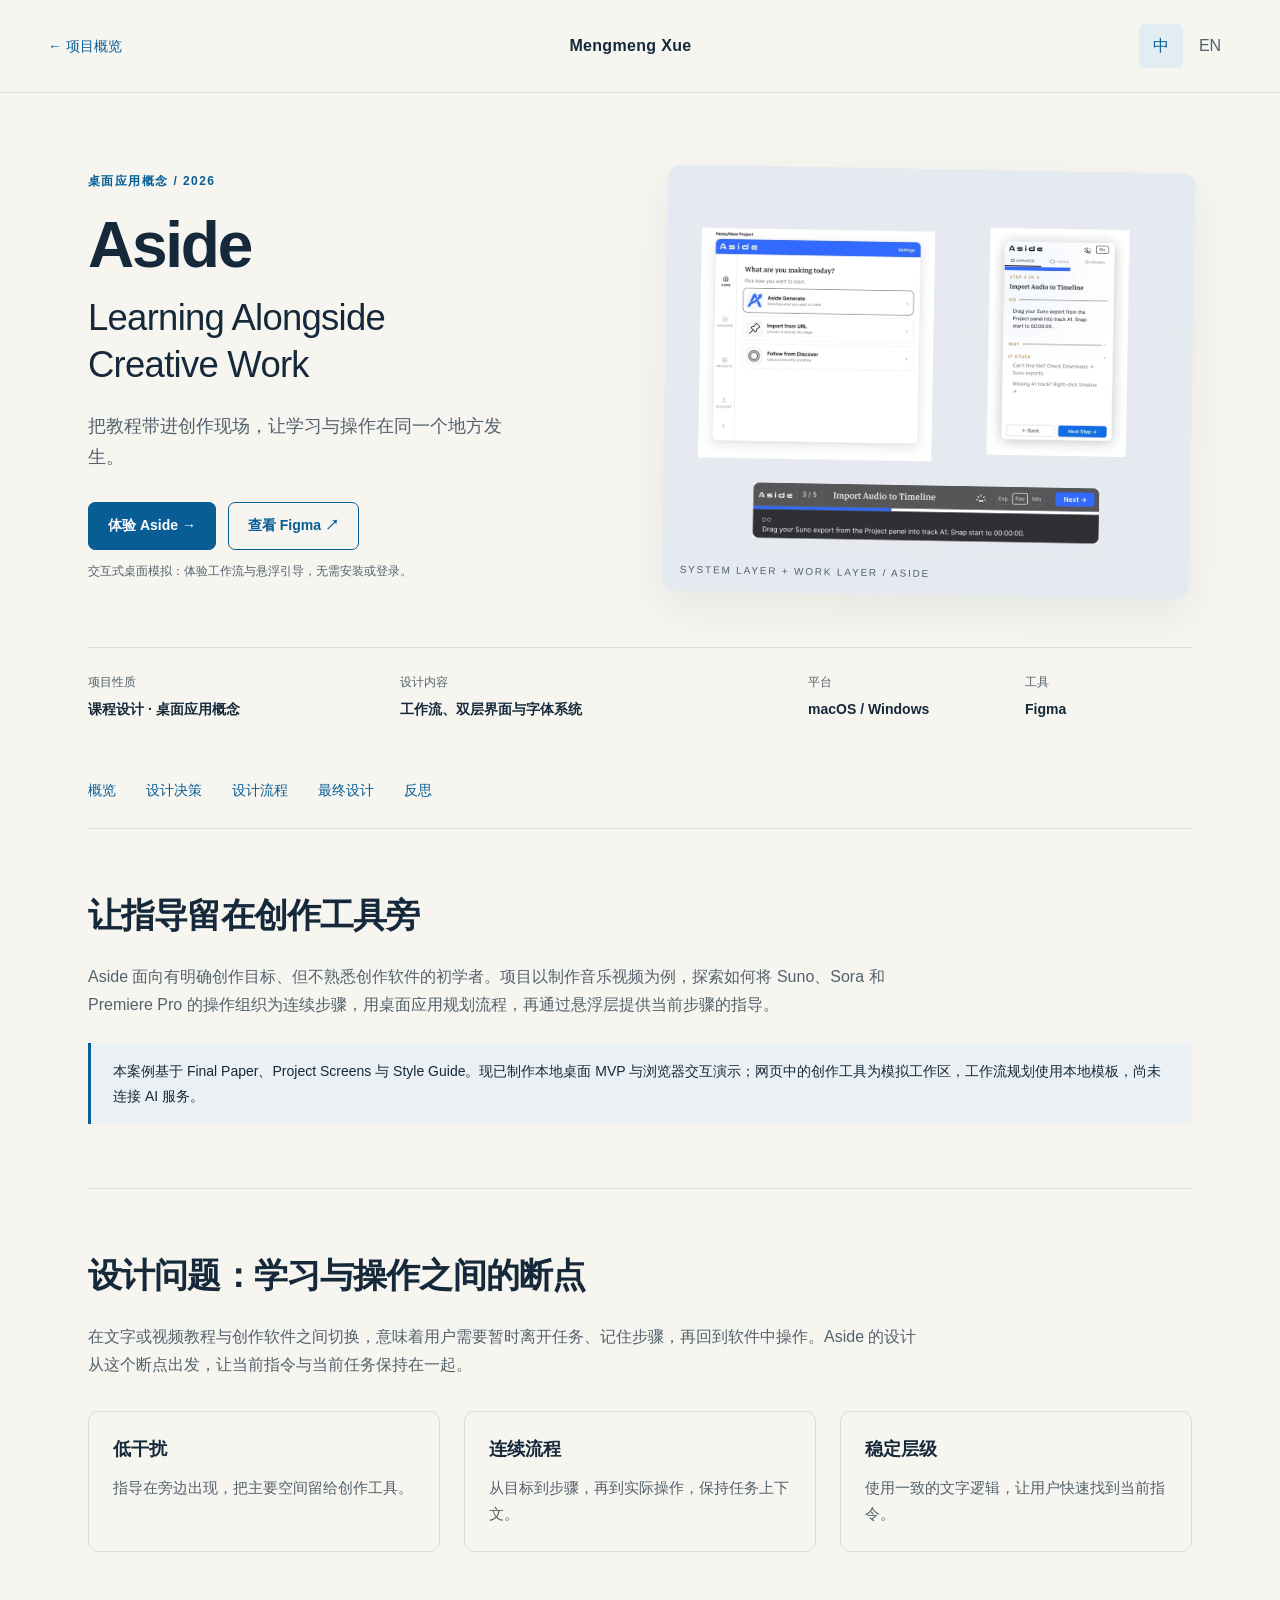
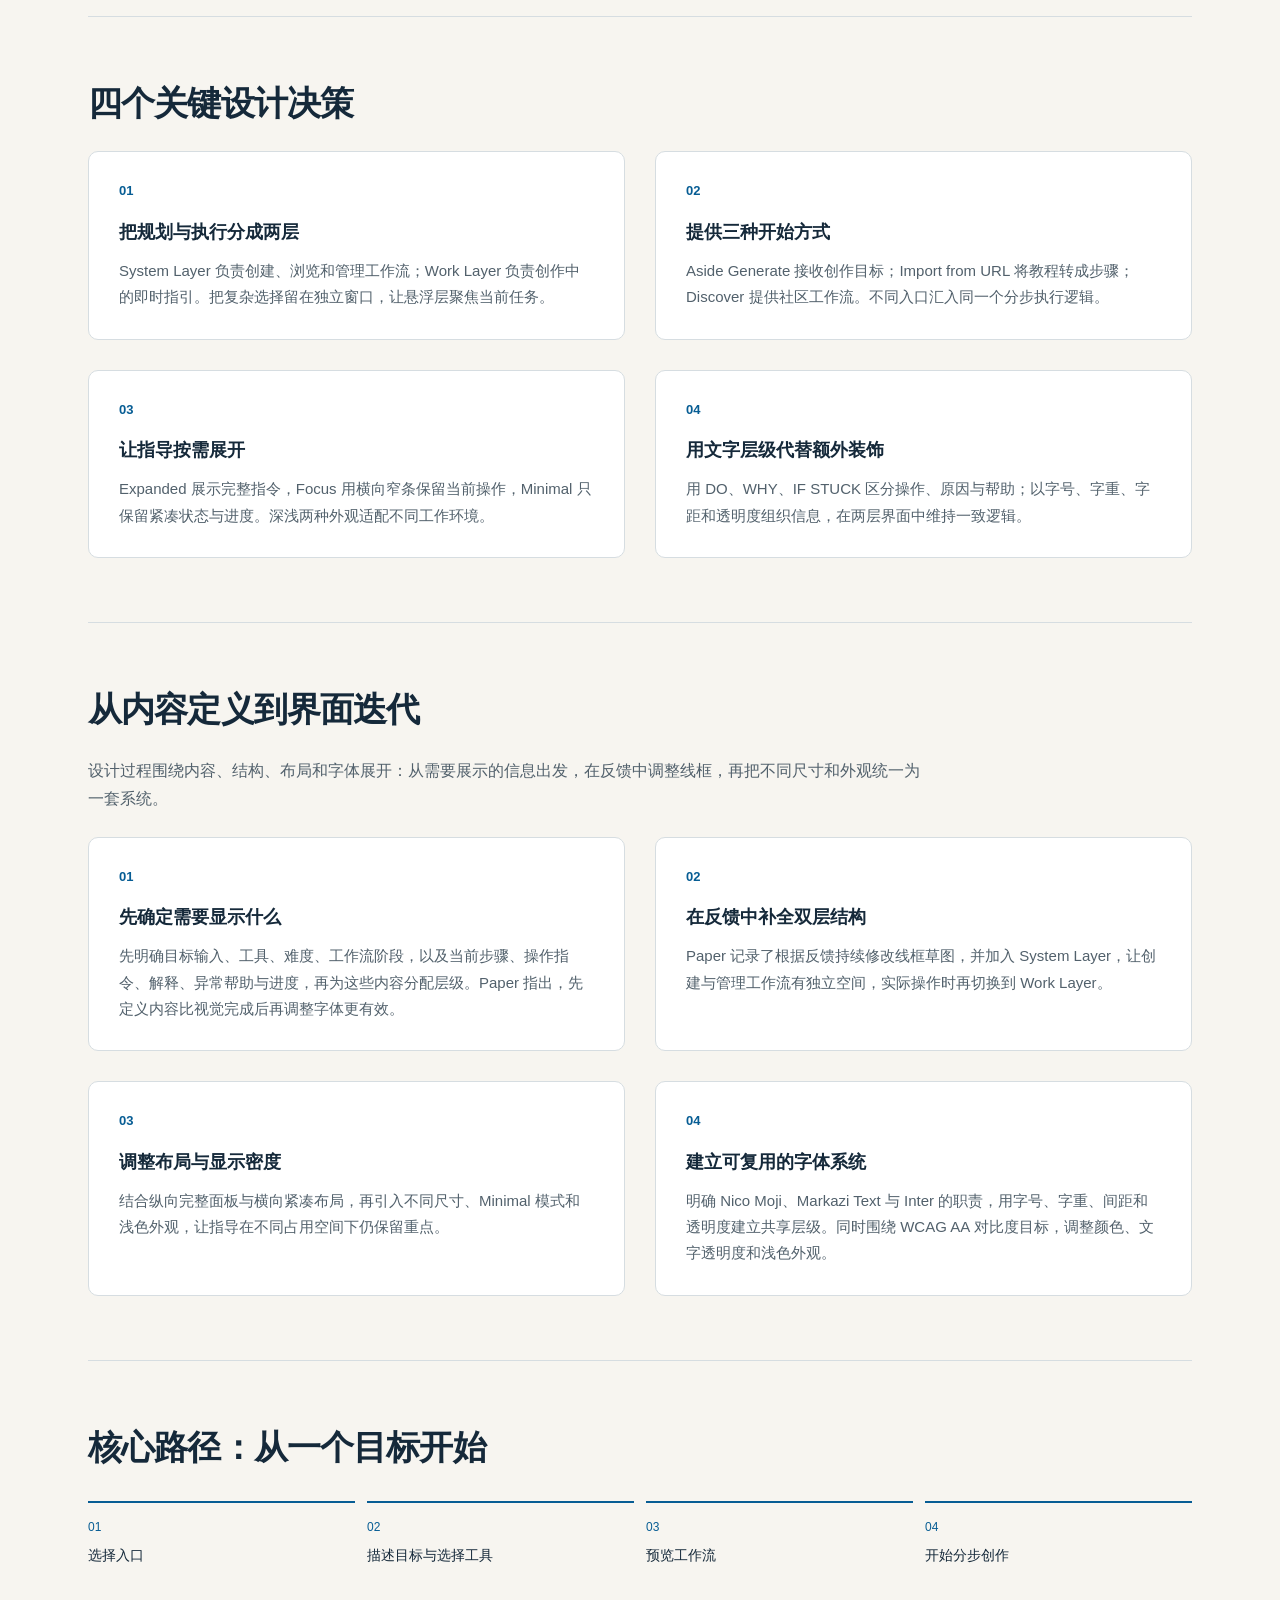
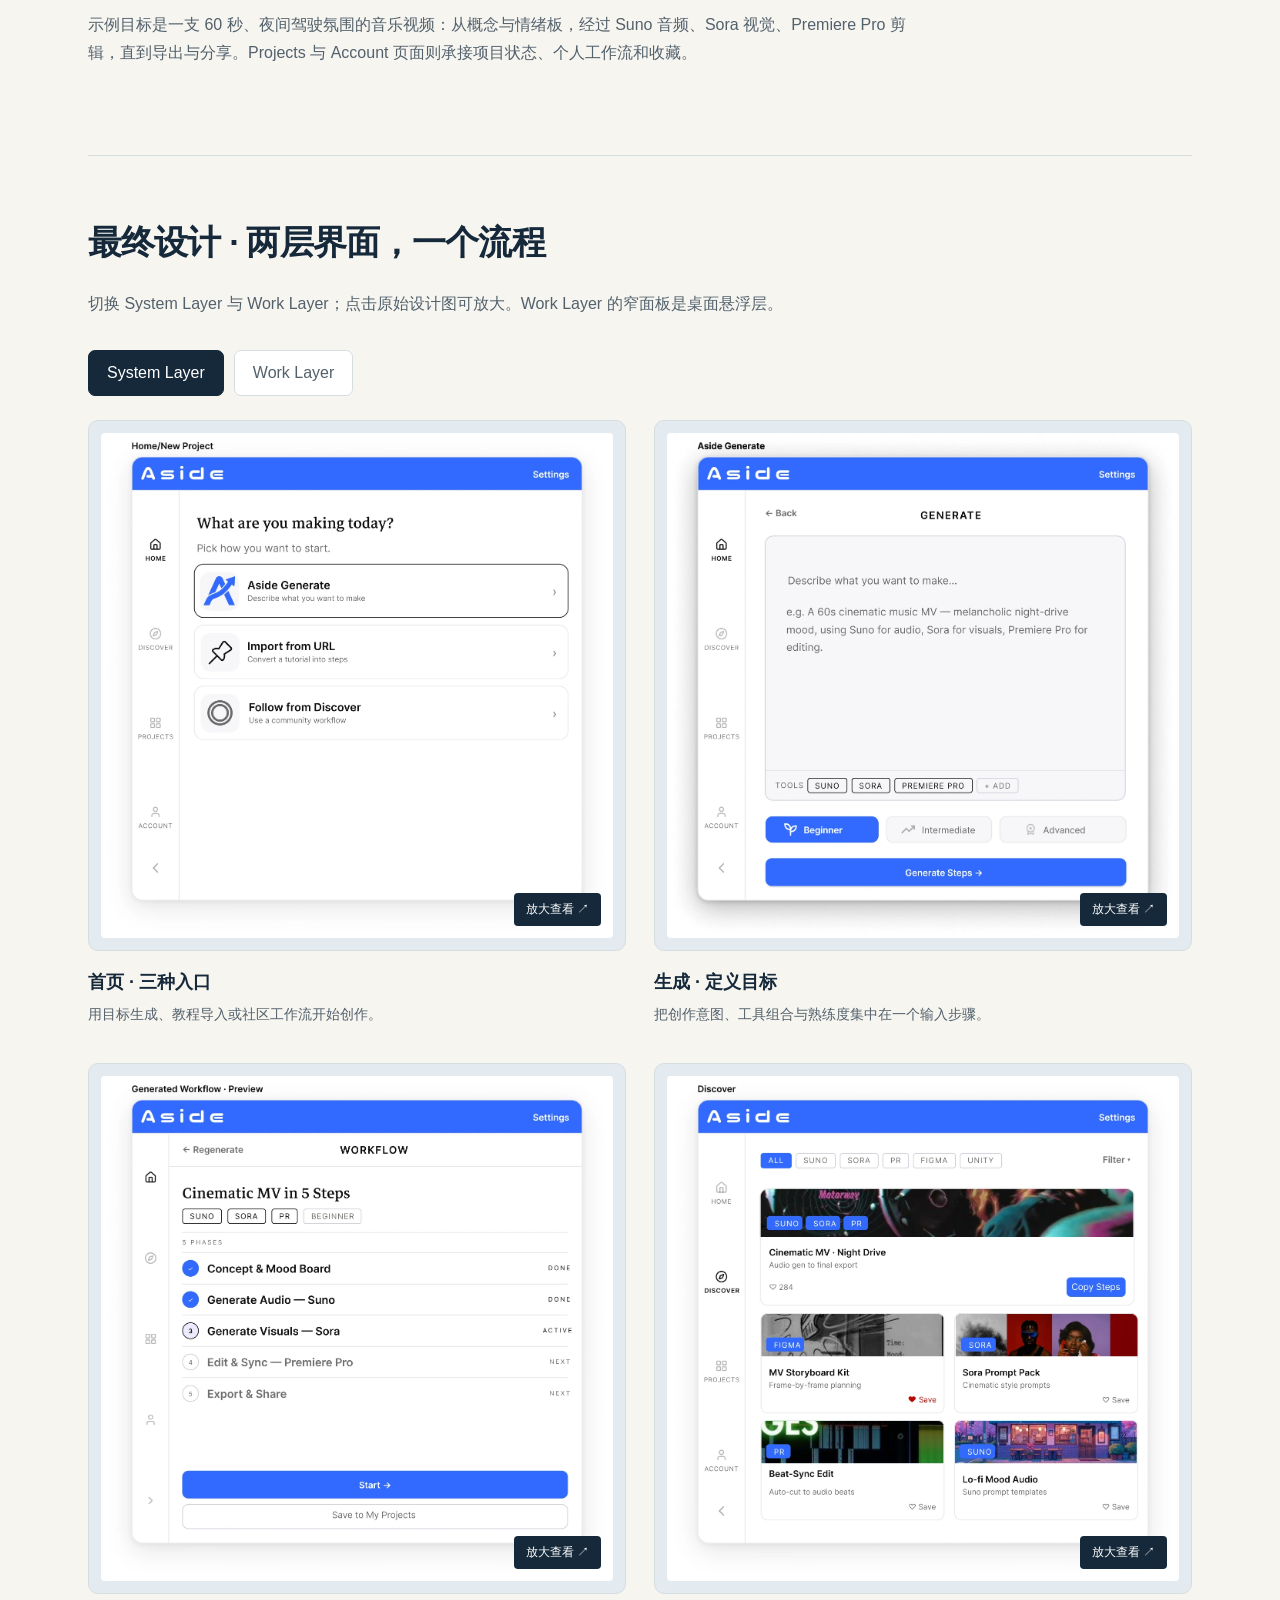
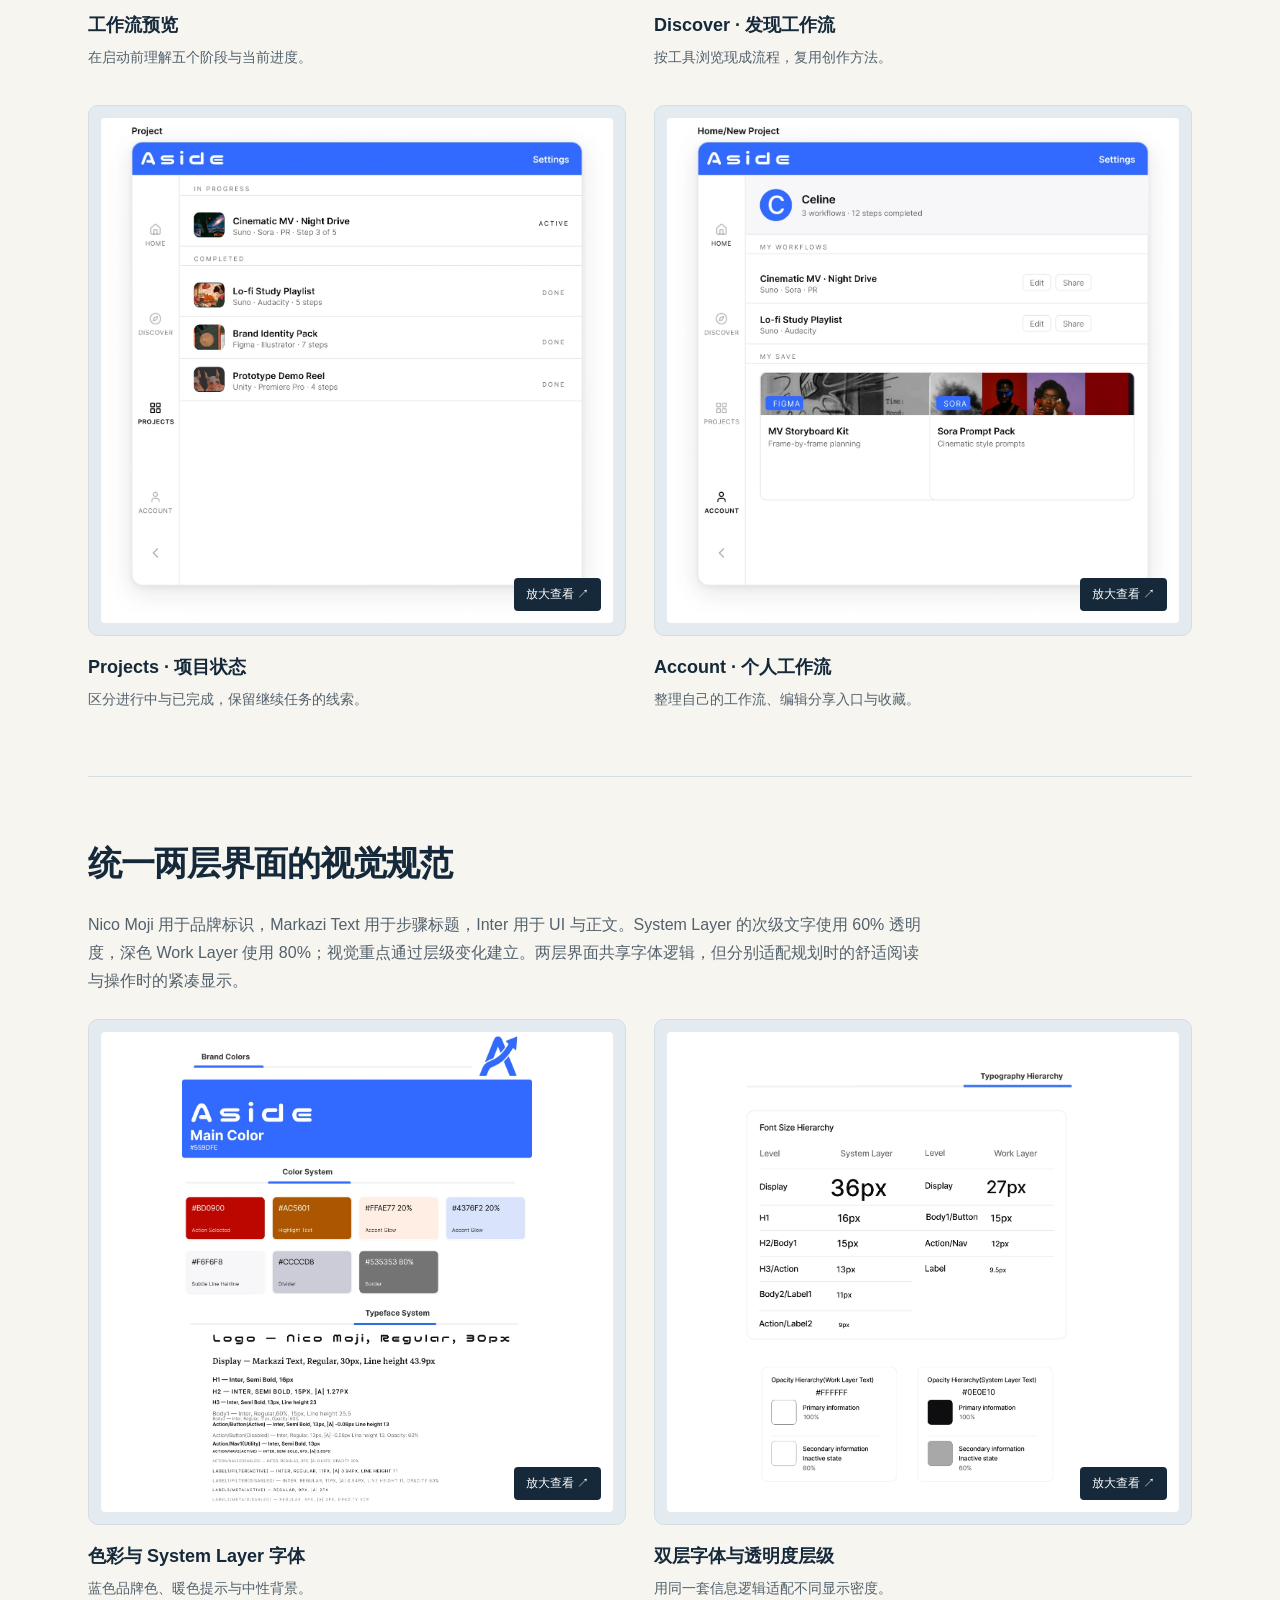
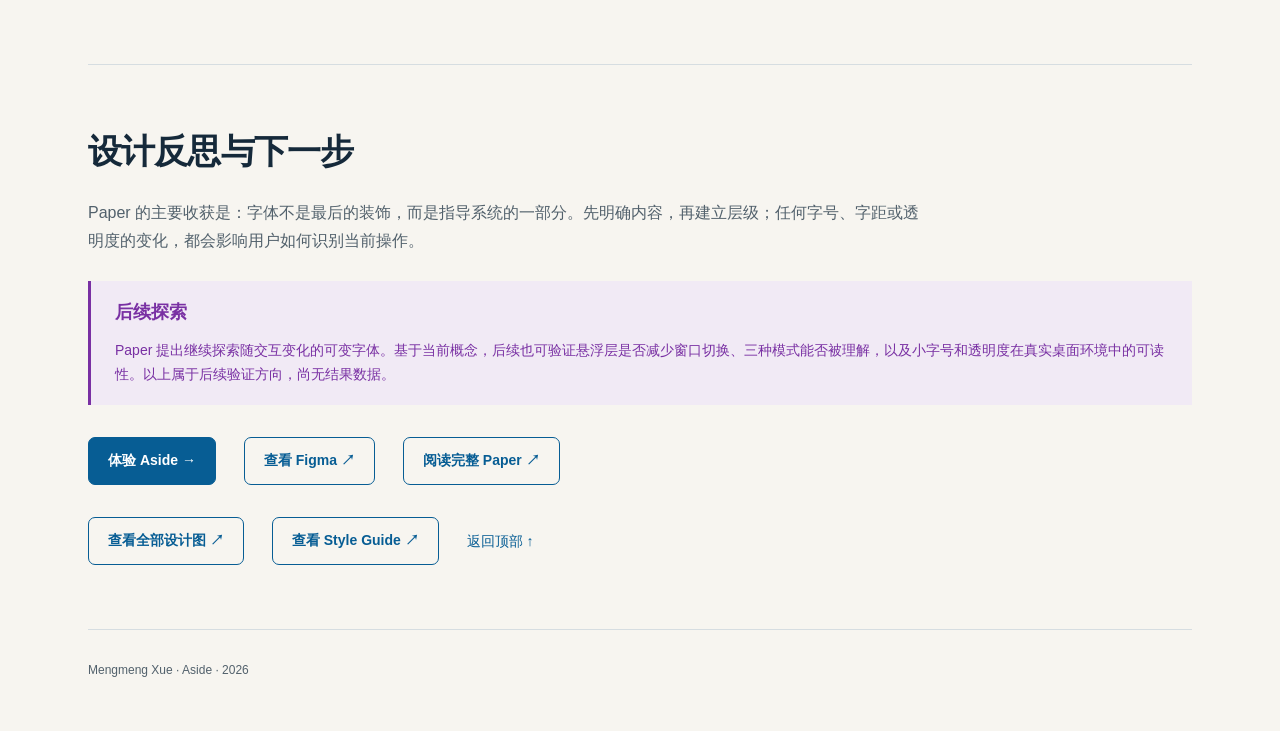
==== commit c478dfea: "Connect case study to the no-install Aside experience" ====
--- a/index.html
+++ b/index.html
@@ -1 +1 @@
-<!doctype html><html lang="zh-CN"><head><meta charset="utf-8"><meta name="viewport" content="width=device-width,initial-scale=1"><title>Aside — Mengmeng Xue</title><meta name="description" content="Aside case study: a desktop guided-learning concept with workflow planning, contextual overlays and a two-layer typographic system."><link rel="stylesheet" href="case.css"></head><body><a class="skip" href="#main"><span  data-zh="跳到内容" data-en="Skip to content">跳到内容</span></a><header class="header"><a href="#overview" class="back"><span  data-zh="← 项目概览" data-en="← Project overview">← 项目概览</span></a><a class="name" href="#main">Mengmeng Xue</a><div class="language"><button data-lang="zh" aria-pressed="true">中</button><button data-lang="en" aria-pressed="false">EN</button></div></header><main id="main"><section class="hero"><div class="hero-copy"><p class="eyebrow" data-zh="桌面应用概念 / 2026" data-en="Desktop app concept / 2026">桌面应用概念 / 2026</p><h1>Aside<span>Learning Alongside<br>Creative Work</span></h1><p  data-zh="把教程带进创作现场，让学习与操作在同一个地方发生。" data-en="Bring guidance into the creative workspace, so learning and doing happen in the same place.">把教程带进创作现场，让学习与操作在同一个地方发生。</p><div class="actions"><a class="button primary" href="https://www.figma.com/proto/5fghZi38ezu6mdgZ9sEp4g/Aside1.4?node-id=4021-5576&amp;t=BBgNLl8ZrgrQmkUc-1" target="_blank" rel="noopener noreferrer"><span  data-zh="查看 Figma ↗" data-en="View Figma ↗">查看 Figma ↗</span></a></div><p class="small" data-zh="在 Figma 中查看工作流规划、悬浮引导与不同显示模式。" data-en="Explore workflow planning, contextual guidance and display modes in Figma.">在 Figma 中查看工作流规划、悬浮引导与不同显示模式。</p></div><div class="hero-visual"><img src="assets/hero.webp" alt="Aside System Layer and Work Layer original designs" width="1200" height="900"><span class="visual-caption">SYSTEM LAYER + WORK LAYER / ASIDE</span></div></section><dl class="metadata"><div><dt  data-zh="项目性质" data-en="Context">项目性质</dt><dd  data-zh="课程设计 · 桌面应用概念" data-en="Course design · desktop app concept">课程设计 · 桌面应用概念</dd></div><div><dt  data-zh="设计内容" data-en="Design scope">设计内容</dt><dd  data-zh="工作流、双层界面与字体系统" data-en="Workflows, two interface layers &amp; typography">工作流、双层界面与字体系统</dd></div><div><dt  data-zh="平台" data-en="Platform">平台</dt><dd  data-zh="macOS / Windows" data-en="macOS / Windows">macOS / Windows</dd></div><div><dt  data-zh="工具" data-en="Tool">工具</dt><dd  data-zh="Figma" data-en="Figma">Figma</dd></div></dl><nav class="section-nav" aria-label="Case study sections"><a href="#overview"><span  data-zh="概览" data-en="Overview">概览</span></a><a href="#decisions"><span  data-zh="设计决策" data-en="Decisions">设计决策</span></a><a href="#process"><span  data-zh="设计流程" data-en="Process">设计流程</span></a><a href="#designs"><span  data-zh="最终设计" data-en="Designs">最终设计</span></a><a href="#reflection"><span  data-zh="反思" data-en="Reflection">反思</span></a></nav><section class="content-section" id="overview"><h2  data-zh="让指导留在创作工具旁" data-en="Keep guidance beside the creative tool">让指导留在创作工具旁</h2><p  data-zh="Aside 面向有明确创作目标、但不熟悉创作软件的初学者。项目以制作音乐视频为例，探索如何将 Suno、Sora 和 Premiere Pro 的操作组织为连续步骤，用桌面应用规划流程，再通过悬浮层提供当前步骤的指导。" data-en="Aside is designed for beginners who have a clear creative goal but are unfamiliar with the tools. Using a music video as the example, the concept organizes work across Suno, Sora and Premiere Pro into a sequence: plan in a desktop app, then follow contextual instructions in an overlay.">Aside 面向有明确创作目标、但不熟悉创作软件的初学者。项目以制作音乐视频为例，探索如何将 Suno、Sora 和 Premiere Pro 的操作组织为连续步骤，用桌面应用规划流程，再通过悬浮层提供当前步骤的指导。</p><div class="scope-note"><p  data-zh="本案例基于 Final Paper、Project Screens 与 Style Guide。自动生成、导入教程和跨软件悬浮引导是设计概念；当前交付物为 Figma 原型与设计文档。" data-en="This case study draws on the Final Paper, Project Screens and Style Guide. Automatic generation, tutorial import and cross-app guidance are proposed behaviors; the deliverables are a Figma prototype and design documentation.">本案例基于 Final Paper、Project Screens 与 Style Guide。自动生成、导入教程和跨软件悬浮引导是设计概念；当前交付物为 Figma 原型与设计文档。</p></div></section><section class="content-section" id="challenge"><h2  data-zh="设计问题：学习与操作之间的断点" data-en="The gap between learning and doing">设计问题：学习与操作之间的断点</h2><p  data-zh="在文字或视频教程与创作软件之间切换，意味着用户需要暂时离开任务、记住步骤，再回到软件中操作。Aside 的设计从这个断点出发，让当前指令与当前任务保持在一起。" data-en="Moving between a text or video tutorial and a creative tool asks users to leave the task, remember the instructions, then return to act. Aside starts from this gap and keeps the current instruction beside the current task.">在文字或视频教程与创作软件之间切换，意味着用户需要暂时离开任务、记住步骤，再回到软件中操作。Aside 的设计从这个断点出发，让当前指令与当前任务保持在一起。</p><div class="audiences"><article><h3  data-zh="低干扰" data-en="Low distraction">低干扰</h3><p  data-zh="指导在旁边出现，把主要空间留给创作工具。" data-en="Keep guidance beside the task and preserve space for the creative tool.">指导在旁边出现，把主要空间留给创作工具。</p></article><article><h3  data-zh="连续流程" data-en="Continuous flow">连续流程</h3><p  data-zh="从目标到步骤，再到实际操作，保持任务上下文。" data-en="Maintain task context from the goal to the workflow and active work.">从目标到步骤，再到实际操作，保持任务上下文。</p></article><article><h3  data-zh="稳定层级" data-en="Stable hierarchy">稳定层级</h3><p  data-zh="使用一致的文字逻辑，让用户快速找到当前指令。" data-en="Use consistent typographic logic so users can locate the current instruction.">使用一致的文字逻辑，让用户快速找到当前指令。</p></article></div></section><section class="content-section" id="decisions"><h2  data-zh="四个关键设计决策" data-en="Four key design decisions">四个关键设计决策</h2><div class="decisions"><article class="decision"><span class="number">01</span><h3  data-zh="把规划与执行分成两层" data-en="Separate planning from execution">把规划与执行分成两层</h3><p  data-zh="System Layer 负责创建、浏览和管理工作流；Work Layer 负责创作中的即时指引。把复杂选择留在独立窗口，让悬浮层聚焦当前任务。" data-en="The System Layer creates, browses and manages workflows; the Work Layer provides guidance during creation. Keep complex choices in the standalone window and focus the overlay on the current task.">System Layer 负责创建、浏览和管理工作流；Work Layer 负责创作中的即时指引。把复杂选择留在独立窗口，让悬浮层聚焦当前任务。</p></article><article class="decision"><span class="number">02</span><h3  data-zh="提供三种开始方式" data-en="Offer three starting points">提供三种开始方式</h3><p  data-zh="Aside Generate 接收创作目标；Import from URL 将教程转成步骤；Discover 提供社区工作流。不同入口汇入同一个分步执行逻辑。" data-en="Aside Generate starts from a creative goal, Import from URL proposes converting tutorials into steps, and Discover offers community workflows. These entry points converge on the same guided sequence.">Aside Generate 接收创作目标；Import from URL 将教程转成步骤；Discover 提供社区工作流。不同入口汇入同一个分步执行逻辑。</p></article><article class="decision"><span class="number">03</span><h3  data-zh="让指导按需展开" data-en="Adjust guidance to the task">让指导按需展开</h3><p  data-zh="Expanded 展示完整指令，Focus 用横向窄条保留当前操作，Minimal 只保留紧凑状态与进度。深浅两种外观适配不同工作环境。" data-en="Expanded shows full instructions, Focus keeps the current action in a slim horizontal bar, and Minimal retains a compact status and progress indicator. Dark and light appearances adapt to different workspaces.">Expanded 展示完整指令，Focus 用横向窄条保留当前操作，Minimal 只保留紧凑状态与进度。深浅两种外观适配不同工作环境。</p></article><article class="decision"><span class="number">04</span><h3  data-zh="用文字层级代替额外装饰" data-en="Build hierarchy through typography">用文字层级代替额外装饰</h3><p  data-zh="用 DO、WHY、IF STUCK 区分操作、原因与帮助；以字号、字重、字距和透明度组织信息，在两层界面中维持一致逻辑。" data-en="DO, WHY and IF STUCK distinguish action, explanation and help. Size, weight, spacing and opacity organize the content with consistent logic across both layers.">用 DO、WHY、IF STUCK 区分操作、原因与帮助；以字号、字重、字距和透明度组织信息，在两层界面中维持一致逻辑。</p></article></div></section><section class="content-section" id="process"><h2  data-zh="从内容定义到界面迭代" data-en="From content definition to interface iteration">从内容定义到界面迭代</h2><p  data-zh="设计过程围绕内容、结构、布局和字体展开：从需要展示的信息出发，在反馈中调整线框，再把不同尺寸和外观统一为一套系统。" data-en="The process moves through content, structure, layout and typography: define the information, revise wireframes through feedback, then unify different sizes and appearances within one system.">设计过程围绕内容、结构、布局和字体展开：从需要展示的信息出发，在反馈中调整线框，再把不同尺寸和外观统一为一套系统。</p><div class="decisions"><article class="decision"><span class="number">01</span><h3  data-zh="先确定需要显示什么" data-en="Define the content first">先确定需要显示什么</h3><p  data-zh="先明确目标输入、工具、难度、工作流阶段，以及当前步骤、操作指令、解释、异常帮助与进度，再为这些内容分配层级。Paper 指出，先定义内容比视觉完成后再调整字体更有效。" data-en="Define the goal, tools, skill level and workflow phases, then the current step, action, explanation, troubleshooting and progress. The paper identifies content-first design as more efficient than choosing typography after the visuals.">先明确目标输入、工具、难度、工作流阶段，以及当前步骤、操作指令、解释、异常帮助与进度，再为这些内容分配层级。Paper 指出，先定义内容比视觉完成后再调整字体更有效。</p></article><article class="decision"><span class="number">02</span><h3  data-zh="在反馈中补全双层结构" data-en="Refine the two-layer structure">在反馈中补全双层结构</h3><p  data-zh="Paper 记录了根据反馈持续修改线框草图，并加入 System Layer，让创建与管理工作流有独立空间，实际操作时再切换到 Work Layer。" data-en="The paper describes ongoing sketch revisions based on feedback, including adding a System Layer for creating and managing workflows before moving into the Work Layer during active work.">Paper 记录了根据反馈持续修改线框草图，并加入 System Layer，让创建与管理工作流有独立空间，实际操作时再切换到 Work Layer。</p></article><article class="decision"><span class="number">03</span><h3  data-zh="调整布局与显示密度" data-en="Adjust layout and information density">调整布局与显示密度</h3><p  data-zh="结合纵向完整面板与横向紧凑布局，再引入不同尺寸、Minimal 模式和浅色外观，让指导在不同占用空间下仍保留重点。" data-en="Combine a full vertical panel with a compact horizontal layout, then introduce different sizes, a Minimal mode and light appearance so guidance retains its priorities at different footprints.">结合纵向完整面板与横向紧凑布局，再引入不同尺寸、Minimal 模式和浅色外观，让指导在不同占用空间下仍保留重点。</p></article><article class="decision"><span class="number">04</span><h3  data-zh="建立可复用的字体系统" data-en="Establish a reusable type system">建立可复用的字体系统</h3><p  data-zh="明确 Nico Moji、Markazi Text 与 Inter 的职责，用字号、字重、间距和透明度建立共享层级。同时围绕 WCAG AA 对比度目标，调整颜色、文字透明度和浅色外观。" data-en="Assign distinct roles to Nico Moji, Markazi Text and Inter, then establish shared hierarchy through size, weight, spacing and opacity. Refine color, text opacity and light appearance around a WCAG AA contrast goal.">明确 Nico Moji、Markazi Text 与 Inter 的职责，用字号、字重、间距和透明度建立共享层级。同时围绕 WCAG AA 对比度目标，调整颜色、文字透明度和浅色外观。</p></article></div></section><section class="content-section" id="journey"><h2  data-zh="核心路径：从一个目标开始" data-en="The core journey starts with a goal">核心路径：从一个目标开始</h2><ol class="journey"><li><span  data-zh="选择入口" data-en="Choose an entry point">选择入口</span></li><li><span  data-zh="描述目标与选择工具" data-en="Describe goal &amp; select tools">描述目标与选择工具</span></li><li><span  data-zh="预览工作流" data-en="Preview the workflow">预览工作流</span></li><li><span  data-zh="开始分步创作" data-en="Follow steps while creating">开始分步创作</span></li></ol><p  data-zh="示例目标是一支 60 秒、夜间驾驶氛围的音乐视频：从概念与情绪板，经过 Suno 音频、Sora 视觉、Premiere Pro 剪辑，直到导出与分享。Projects 与 Account 页面则承接项目状态、个人工作流和收藏。" data-en="The example is a 60-second music video with a night-drive mood: concept and mood board, audio in Suno, visuals in Sora, editing in Premiere Pro, then export and sharing. Projects and Account provide project status, personal workflows and saved items.">示例目标是一支 60 秒、夜间驾驶氛围的音乐视频：从概念与情绪板，经过 Suno 音频、Sora 视觉、Premiere Pro 剪辑，直到导出与分享。Projects 与 Account 页面则承接项目状态、个人工作流和收藏。</p></section><section class="content-section" id="designs"><h2  data-zh="最终设计 · 两层界面，一个流程" data-en="Final designs · two layers, one workflow">最终设计 · 两层界面，一个流程</h2><p  data-zh="切换 System Layer 与 Work Layer；点击原始设计图可放大。Work Layer 的窄面板是桌面悬浮层。" data-en="Switch between the System Layer and Work Layer, and select any original design to enlarge it. The narrow Work Layer panels are desktop overlays.">切换 System Layer 与 Work Layer；点击原始设计图可放大。Work Layer 的窄面板是桌面悬浮层。</p><div class="view-switch" aria-label="Interface layer"><button type="button" data-view="system" aria-pressed="true">System Layer</button><button type="button" data-view="work" aria-pressed="false">Work Layer</button></div><div class="gallery system" id="system-gallery"><figure><button class="image-button " type="button" data-image="assets/home.webp" data-caption-zh="首页 · 三种入口" data-caption-en="Home · three entry points" aria-label="查看设计：首页 · 三种入口"><img loading="lazy" src="assets/home.webp" alt="Home · three entry points — original Aside design" width="1329" height="1311"><span class="zoom-label"><span  data-zh="放大查看 ↗" data-en="View full design ↗">放大查看 ↗</span></span></button><figcaption><h3  data-zh="首页 · 三种入口" data-en="Home · three entry points">首页 · 三种入口</h3><p  data-zh="用目标生成、教程导入或社区工作流开始创作。" data-en="Start with goal generation, tutorial import or a community workflow.">用目标生成、教程导入或社区工作流开始创作。</p></figcaption></figure><figure><button class="image-button " type="button" data-image="assets/generate.webp" data-caption-zh="生成 · 定义目标" data-caption-en="Generate · define the goal" aria-label="查看设计：生成 · 定义目标"><img loading="lazy" src="assets/generate.webp" alt="Generate · define the goal — original Aside design" width="1329" height="1311"><span class="zoom-label"><span  data-zh="放大查看 ↗" data-en="View full design ↗">放大查看 ↗</span></span></button><figcaption><h3  data-zh="生成 · 定义目标" data-en="Generate · define the goal">生成 · 定义目标</h3><p  data-zh="把创作意图、工具组合与熟练度集中在一个输入步骤。" data-en="Bring the creative intent, tool selection and skill level into one step.">把创作意图、工具组合与熟练度集中在一个输入步骤。</p></figcaption></figure><figure><button class="image-button " type="button" data-image="assets/preview.webp" data-caption-zh="工作流预览" data-caption-en="Workflow preview" aria-label="查看设计：工作流预览"><img loading="lazy" src="assets/preview.webp" alt="Workflow preview — original Aside design" width="1329" height="1311"><span class="zoom-label"><span  data-zh="放大查看 ↗" data-en="View full design ↗">放大查看 ↗</span></span></button><figcaption><h3  data-zh="工作流预览" data-en="Workflow preview">工作流预览</h3><p  data-zh="在启动前理解五个阶段与当前进度。" data-en="Understand the five phases and current progress before starting.">在启动前理解五个阶段与当前进度。</p></figcaption></figure><figure><button class="image-button " type="button" data-image="assets/discover.webp" data-caption-zh="Discover · 发现工作流" data-caption-en="Discover · find a workflow" aria-label="查看设计：Discover · 发现工作流"><img loading="lazy" src="assets/discover.webp" alt="Discover · find a workflow — original Aside design" width="1329" height="1311"><span class="zoom-label"><span  data-zh="放大查看 ↗" data-en="View full design ↗">放大查看 ↗</span></span></button><figcaption><h3  data-zh="Discover · 发现工作流" data-en="Discover · find a workflow">Discover · 发现工作流</h3><p  data-zh="按工具浏览现成流程，复用创作方法。" data-en="Browse workflows by tool and reuse a creative approach.">按工具浏览现成流程，复用创作方法。</p></figcaption></figure><figure><button class="image-button " type="button" data-image="assets/projects.webp" data-caption-zh="Projects · 项目状态" data-caption-en="Projects · project status" aria-label="查看设计：Projects · 项目状态"><img loading="lazy" src="assets/projects.webp" alt="Projects · project status — original Aside design" width="1329" height="1311"><span class="zoom-label"><span  data-zh="放大查看 ↗" data-en="View full design ↗">放大查看 ↗</span></span></button><figcaption><h3  data-zh="Projects · 项目状态" data-en="Projects · project status">Projects · 项目状态</h3><p  data-zh="区分进行中与已完成，保留继续任务的线索。" data-en="Separate active and completed work, with context for resuming.">区分进行中与已完成，保留继续任务的线索。</p></figcaption></figure><figure><button class="image-button " type="button" data-image="assets/account.webp" data-caption-zh="Account · 个人工作流" data-caption-en="Account · personal workflows" aria-label="查看设计：Account · 个人工作流"><img loading="lazy" src="assets/account.webp" alt="Account · personal workflows — original Aside design" width="1329" height="1311"><span class="zoom-label"><span  data-zh="放大查看 ↗" data-en="View full design ↗">放大查看 ↗</span></span></button><figcaption><h3  data-zh="Account · 个人工作流" data-en="Account · personal workflows">Account · 个人工作流</h3><p  data-zh="整理自己的工作流、编辑分享入口与收藏。" data-en="Organize personal workflows, editing and sharing actions, and saves.">整理自己的工作流、编辑分享入口与收藏。</p></figcaption></figure></div><div class="gallery work" id="work-gallery" hidden><figure><button class="image-button " type="button" data-image="assets/expanded-dark.webp" data-caption-zh="Expanded · 深色" data-caption-en="Expanded · dark" aria-label="查看设计：Expanded · 深色"><img loading="lazy" src="assets/expanded-dark.webp" alt="Expanded · dark — original Aside design" width="612" height="1103"><span class="zoom-label"><span  data-zh="放大查看 ↗" data-en="View full design ↗">放大查看 ↗</span></span></button><figcaption><h3  data-zh="Expanded · 深色" data-en="Expanded · dark">Expanded · 深色</h3><p  data-zh="完整展示当前步骤、DO、WHY 与 IF STUCK。" data-en="Show the current step, DO, WHY and IF STUCK in full.">完整展示当前步骤、DO、WHY 与 IF STUCK。</p></figcaption></figure><figure><button class="image-button " type="button" data-image="assets/expanded-light.webp" data-caption-zh="Expanded · 浅色" data-caption-en="Expanded · light" aria-label="查看设计：Expanded · 浅色"><img loading="lazy" src="assets/expanded-light.webp" alt="Expanded · light — original Aside design" width="775" height="1266"><span class="zoom-label"><span  data-zh="放大查看 ↗" data-en="View full design ↗">放大查看 ↗</span></span></button><figcaption><h3  data-zh="Expanded · 浅色" data-en="Expanded · light">Expanded · 浅色</h3><p  data-zh="在浅色工作环境中保留完整信息层级。" data-en="Preserve the full hierarchy in a light workspace.">在浅色工作环境中保留完整信息层级。</p></figcaption></figure><figure><button class="image-button " type="button" data-image="assets/focus-dark.webp" data-caption-zh="Focus · 深色" data-caption-en="Focus · dark" aria-label="查看设计：Focus · 深色"><img loading="lazy" src="assets/focus-dark.webp" alt="Focus · dark — original Aside design" width="1390" height="222"><span class="zoom-label"><span  data-zh="放大查看 ↗" data-en="View full design ↗">放大查看 ↗</span></span></button><figcaption><h3  data-zh="Focus · 深色" data-en="Focus · dark">Focus · 深色</h3><p  data-zh="横向窄条聚焦当前操作与下一步。" data-en="A slim horizontal bar emphasizes the current action and next step.">横向窄条聚焦当前操作与下一步。</p></figcaption></figure><figure><button class="image-button " type="button" data-image="assets/focus-light.webp" data-caption-zh="Focus · 浅色" data-caption-en="Focus · light" aria-label="查看设计：Focus · 浅色"><img loading="lazy" src="assets/focus-light.webp" alt="Focus · light — original Aside design" width="1553" height="385"><span class="zoom-label"><span  data-zh="放大查看 ↗" data-en="View full design ↗">放大查看 ↗</span></span></button><figcaption><h3  data-zh="Focus · 浅色" data-en="Focus · light">Focus · 浅色</h3><p  data-zh="减少界面占用，同时保持操作指令可见。" data-en="Reduce the footprint while keeping the instruction visible.">减少界面占用，同时保持操作指令可见。</p></figcaption></figure><figure><button class="image-button " type="button" data-image="assets/minimal-dark.webp" data-caption-zh="Minimal · 深色" data-caption-en="Minimal · dark" aria-label="查看设计：Minimal · 深色"><img loading="lazy" src="assets/minimal-dark.webp" alt="Minimal · dark — original Aside design" width="1031" height="222"><span class="zoom-label"><span  data-zh="放大查看 ↗" data-en="View full design ↗">放大查看 ↗</span></span></button><figcaption><h3  data-zh="Minimal · 深色" data-en="Minimal · dark">Minimal · 深色</h3><p  data-zh="紧凑显示当前任务、进度和模式切换。" data-en="Compact task, progress and mode controls.">紧凑显示当前任务、进度和模式切换。</p></figcaption></figure><figure><button class="image-button " type="button" data-image="assets/minimal-light.webp" data-caption-zh="Minimal · 浅色" data-caption-en="Minimal · light" aria-label="查看设计：Minimal · 浅色"><img loading="lazy" src="assets/minimal-light.webp" alt="Minimal · light — original Aside design" width="1052" height="266"><span class="zoom-label"><span  data-zh="放大查看 ↗" data-en="View full design ↗">放大查看 ↗</span></span></button><figcaption><h3  data-zh="Minimal · 浅色" data-en="Minimal · light">Minimal · 浅色</h3><p  data-zh="以最少的信息保留任务上下文。" data-en="Retain task context with minimal information.">以最少的信息保留任务上下文。</p></figcaption></figure></div></section><section class="content-section" id="style"><h2  data-zh="统一两层界面的视觉规范" data-en="A visual system shared across both layers">统一两层界面的视觉规范</h2><p  data-zh="Nico Moji 用于品牌标识，Markazi Text 用于步骤标题，Inter 用于 UI 与正文。System Layer 的次级文字使用 60% 透明度，深色 Work Layer 使用 80%；视觉重点通过层级变化建立。两层界面共享字体逻辑，但分别适配规划时的舒适阅读与操作时的紧凑显示。" data-en="Nico Moji carries the brand, Markazi Text distinguishes step titles, and Inter serves UI and body content. Secondary text uses 60% opacity in the System Layer and 80% in the dark Work Layer. Both layers share typographic logic while adapting to comfortable planning and compact in-task guidance.">Nico Moji 用于品牌标识，Markazi Text 用于步骤标题，Inter 用于 UI 与正文。System Layer 的次级文字使用 60% 透明度，深色 Work Layer 使用 80%；视觉重点通过层级变化建立。两层界面共享字体逻辑，但分别适配规划时的舒适阅读与操作时的紧凑显示。</p><div class="gallery style-gallery"><figure><button class="image-button " type="button" data-image="assets/style-1.webp" data-caption-zh="色彩与 System Layer 字体" data-caption-en="Color &amp; System Layer typography" aria-label="查看设计：色彩与 System Layer 字体"><img loading="lazy" src="assets/style-1.webp" alt="Color &amp; System Layer typography — original Aside design" width="971" height="1329"><span class="zoom-label"><span  data-zh="放大查看 ↗" data-en="View full design ↗">放大查看 ↗</span></span></button><figcaption><h3  data-zh="色彩与 System Layer 字体" data-en="Color &amp; System Layer typography">色彩与 System Layer 字体</h3><p  data-zh="蓝色品牌色、暖色提示与中性背景。" data-en="Blue brand color, warm highlights and neutral surfaces.">蓝色品牌色、暖色提示与中性背景。</p></figcaption></figure><figure><button class="image-button " type="button" data-image="assets/style-3.webp" data-caption-zh="双层字体与透明度层级" data-caption-en="Type &amp; opacity across both layers" aria-label="查看设计：双层字体与透明度层级"><img loading="lazy" src="assets/style-3.webp" alt="Type &amp; opacity across both layers — original Aside design" width="1057" height="1333"><span class="zoom-label"><span  data-zh="放大查看 ↗" data-en="View full design ↗">放大查看 ↗</span></span></button><figcaption><h3  data-zh="双层字体与透明度层级" data-en="Type &amp; opacity across both layers">双层字体与透明度层级</h3><p  data-zh="用同一套信息逻辑适配不同显示密度。" data-en="Adapt a shared information hierarchy to different densities.">用同一套信息逻辑适配不同显示密度。</p></figcaption></figure></div></section><section class="content-section" id="reflection"><h2  data-zh="设计反思与下一步" data-en="Reflection and next steps">设计反思与下一步</h2><p  data-zh="Paper 的主要收获是：字体不是最后的装饰，而是指导系统的一部分。先明确内容，再建立层级；任何字号、字距或透明度的变化，都会影响用户如何识别当前操作。" data-en="The central reflection in the paper is that typography belongs to the guidance system itself. Define the content before its hierarchy; changes to size, spacing or opacity affect how users identify the current action.">Paper 的主要收获是：字体不是最后的装饰，而是指导系统的一部分。先明确内容，再建立层级；任何字号、字距或透明度的变化，都会影响用户如何识别当前操作。</p><div class="pending"><h3  data-zh="后续探索" data-en="Further exploration">后续探索</h3><p  data-zh="Paper 提出继续探索随交互变化的可变字体。基于当前概念，后续也可验证悬浮层是否减少窗口切换、三种模式能否被理解，以及小字号和透明度在真实桌面环境中的可读性。以上属于后续验证方向，尚无结果数据。" data-en="The paper proposes exploring variable fonts that respond to interaction. Further validation could examine window switching, comprehension of the three modes, and readability of small text and opacity levels in real workspaces. These are proposed next steps with no reported results.">Paper 提出继续探索随交互变化的可变字体。基于当前概念，后续也可验证悬浮层是否减少窗口切换、三种模式能否被理解，以及小字号和透明度在真实桌面环境中的可读性。以上属于后续验证方向，尚无结果数据。</p></div><div class="closing-links"><a class="button primary" href="https://www.figma.com/proto/5fghZi38ezu6mdgZ9sEp4g/Aside1.4?node-id=4021-5576&amp;t=BBgNLl8ZrgrQmkUc-1" target="_blank" rel="noopener noreferrer"><span  data-zh="查看 Figma ↗" data-en="View Figma ↗">查看 Figma ↗</span></a><a class="button secondary" href="assets/final-paper.pdf" target="_blank" rel="noopener noreferrer"><span  data-zh="阅读完整 Paper ↗" data-en="Read the full paper ↗">阅读完整 Paper ↗</span></a></div><div class="closing-links"><a class="button secondary" href="assets/project-screens.pdf" target="_blank" rel="noopener noreferrer"><span  data-zh="查看全部设计图 ↗" data-en="View all design screens ↗">查看全部设计图 ↗</span></a><a class="button secondary" href="assets/style-guide.pdf" target="_blank" rel="noopener noreferrer"><span  data-zh="查看 Style Guide ↗" data-en="View the style guide ↗">查看 Style Guide ↗</span></a><a class="text-link" href="#main"><span  data-zh="返回顶部 ↑" data-en="Back to top ↑">返回顶部 ↑</span></a></div></section></main><footer> Mengmeng Xue · Aside · 2026</footer><dialog id="lightbox"><div class="dialog-bar"><h2 id="image-caption"></h2><button id="close-dialog" aria-label="关闭设计图 / Close design">×</button></div><div class="dialog-content"><img id="full-image" alt=""></div></dialog><script src="case.js?v=2"></script></body></html>+<!doctype html><html lang="zh-CN"><head><meta charset="utf-8"><meta name="viewport" content="width=device-width,initial-scale=1"><title>Aside — Mengmeng Xue</title><meta name="description" content="Aside case study: a desktop guided-learning concept with workflow planning, contextual overlays and a two-layer typographic system."><link rel="stylesheet" href="case.css"></head><body><a class="skip" href="#main"><span  data-zh="跳到内容" data-en="Skip to content">跳到内容</span></a><header class="header"><a href="#overview" class="back"><span  data-zh="← 项目概览" data-en="← Project overview">← 项目概览</span></a><a class="name" href="#main">Mengmeng Xue</a><div class="language"><button data-lang="zh" aria-pressed="true">中</button><button data-lang="en" aria-pressed="false">EN</button></div></header><main id="main"><section class="hero"><div class="hero-copy"><p class="eyebrow" data-zh="桌面应用概念 / 2026" data-en="Desktop app concept / 2026">桌面应用概念 / 2026</p><h1>Aside<span>Learning Alongside<br>Creative Work</span></h1><p  data-zh="把教程带进创作现场，让学习与操作在同一个地方发生。" data-en="Bring guidance into the creative workspace, so learning and doing happen in the same place.">把教程带进创作现场，让学习与操作在同一个地方发生。</p><div class="actions"><a class="button primary" href="demo/"><span data-zh="体验 Aside →" data-en="Try Aside →">体验 Aside →</span></a><a class="button secondary" href="https://www.figma.com/proto/5fghZi38ezu6mdgZ9sEp4g/Aside1.4?node-id=4021-5576&amp;t=BBgNLl8ZrgrQmkUc-1" target="_blank" rel="noopener noreferrer"><span  data-zh="查看 Figma ↗" data-en="View Figma ↗">查看 Figma ↗</span></a></div><p class="small" data-zh="交互式桌面模拟：体验工作流与悬浮引导，无需安装或登录。" data-en="Interactive desktop simulation: try workflows and floating guidance, with no installation or sign-in.">交互式桌面模拟：体验工作流与悬浮引导，无需安装或登录。</p></div><div class="hero-visual"><img src="assets/hero.webp" alt="Aside System Layer and Work Layer original designs" width="1200" height="900"><span class="visual-caption">SYSTEM LAYER + WORK LAYER / ASIDE</span></div></section><dl class="metadata"><div><dt  data-zh="项目性质" data-en="Context">项目性质</dt><dd  data-zh="课程设计 · 桌面应用概念" data-en="Course design · desktop app concept">课程设计 · 桌面应用概念</dd></div><div><dt  data-zh="设计内容" data-en="Design scope">设计内容</dt><dd  data-zh="工作流、双层界面与字体系统" data-en="Workflows, two interface layers &amp; typography">工作流、双层界面与字体系统</dd></div><div><dt  data-zh="平台" data-en="Platform">平台</dt><dd  data-zh="macOS / Windows" data-en="macOS / Windows">macOS / Windows</dd></div><div><dt  data-zh="工具" data-en="Tool">工具</dt><dd  data-zh="Figma" data-en="Figma">Figma</dd></div></dl><nav class="section-nav" aria-label="Case study sections"><a href="#overview"><span  data-zh="概览" data-en="Overview">概览</span></a><a href="#decisions"><span  data-zh="设计决策" data-en="Decisions">设计决策</span></a><a href="#process"><span  data-zh="设计流程" data-en="Process">设计流程</span></a><a href="#designs"><span  data-zh="最终设计" data-en="Designs">最终设计</span></a><a href="#reflection"><span  data-zh="反思" data-en="Reflection">反思</span></a></nav><section class="content-section" id="overview"><h2  data-zh="让指导留在创作工具旁" data-en="Keep guidance beside the creative tool">让指导留在创作工具旁</h2><p  data-zh="Aside 面向有明确创作目标、但不熟悉创作软件的初学者。项目以制作音乐视频为例，探索如何将 Suno、Sora 和 Premiere Pro 的操作组织为连续步骤，用桌面应用规划流程，再通过悬浮层提供当前步骤的指导。" data-en="Aside is designed for beginners who have a clear creative goal but are unfamiliar with the tools. Using a music video as the example, the concept organizes work across Suno, Sora and Premiere Pro into a sequence: plan in a desktop app, then follow contextual instructions in an overlay.">Aside 面向有明确创作目标、但不熟悉创作软件的初学者。项目以制作音乐视频为例，探索如何将 Suno、Sora 和 Premiere Pro 的操作组织为连续步骤，用桌面应用规划流程，再通过悬浮层提供当前步骤的指导。</p><div class="scope-note"><p  data-zh="本案例基于 Final Paper、Project Screens 与 Style Guide。现已制作本地桌面 MVP 与浏览器交互演示；网页中的创作工具为模拟工作区，工作流规划使用本地模板，尚未连接 AI 服务。" data-en="This case study draws on the Final Paper, Project Screens and Style Guide. A local desktop MVP and interactive browser demo now extend the design. Creative tools in the browser are simulated workspaces, workflow planning uses local templates, and no AI service is connected.">本案例基于 Final Paper、Project Screens 与 Style Guide。现已制作本地桌面 MVP 与浏览器交互演示；网页中的创作工具为模拟工作区，工作流规划使用本地模板，尚未连接 AI 服务。</p></div></section><section class="content-section" id="challenge"><h2  data-zh="设计问题：学习与操作之间的断点" data-en="The gap between learning and doing">设计问题：学习与操作之间的断点</h2><p  data-zh="在文字或视频教程与创作软件之间切换，意味着用户需要暂时离开任务、记住步骤，再回到软件中操作。Aside 的设计从这个断点出发，让当前指令与当前任务保持在一起。" data-en="Moving between a text or video tutorial and a creative tool asks users to leave the task, remember the instructions, then return to act. Aside starts from this gap and keeps the current instruction beside the current task.">在文字或视频教程与创作软件之间切换，意味着用户需要暂时离开任务、记住步骤，再回到软件中操作。Aside 的设计从这个断点出发，让当前指令与当前任务保持在一起。</p><div class="audiences"><article><h3  data-zh="低干扰" data-en="Low distraction">低干扰</h3><p  data-zh="指导在旁边出现，把主要空间留给创作工具。" data-en="Keep guidance beside the task and preserve space for the creative tool.">指导在旁边出现，把主要空间留给创作工具。</p></article><article><h3  data-zh="连续流程" data-en="Continuous flow">连续流程</h3><p  data-zh="从目标到步骤，再到实际操作，保持任务上下文。" data-en="Maintain task context from the goal to the workflow and active work.">从目标到步骤，再到实际操作，保持任务上下文。</p></article><article><h3  data-zh="稳定层级" data-en="Stable hierarchy">稳定层级</h3><p  data-zh="使用一致的文字逻辑，让用户快速找到当前指令。" data-en="Use consistent typographic logic so users can locate the current instruction.">使用一致的文字逻辑，让用户快速找到当前指令。</p></article></div></section><section class="content-section" id="decisions"><h2  data-zh="四个关键设计决策" data-en="Four key design decisions">四个关键设计决策</h2><div class="decisions"><article class="decision"><span class="number">01</span><h3  data-zh="把规划与执行分成两层" data-en="Separate planning from execution">把规划与执行分成两层</h3><p  data-zh="System Layer 负责创建、浏览和管理工作流；Work Layer 负责创作中的即时指引。把复杂选择留在独立窗口，让悬浮层聚焦当前任务。" data-en="The System Layer creates, browses and manages workflows; the Work Layer provides guidance during creation. Keep complex choices in the standalone window and focus the overlay on the current task.">System Layer 负责创建、浏览和管理工作流；Work Layer 负责创作中的即时指引。把复杂选择留在独立窗口，让悬浮层聚焦当前任务。</p></article><article class="decision"><span class="number">02</span><h3  data-zh="提供三种开始方式" data-en="Offer three starting points">提供三种开始方式</h3><p  data-zh="Aside Generate 接收创作目标；Import from URL 将教程转成步骤；Discover 提供社区工作流。不同入口汇入同一个分步执行逻辑。" data-en="Aside Generate starts from a creative goal, Import from URL proposes converting tutorials into steps, and Discover offers community workflows. These entry points converge on the same guided sequence.">Aside Generate 接收创作目标；Import from URL 将教程转成步骤；Discover 提供社区工作流。不同入口汇入同一个分步执行逻辑。</p></article><article class="decision"><span class="number">03</span><h3  data-zh="让指导按需展开" data-en="Adjust guidance to the task">让指导按需展开</h3><p  data-zh="Expanded 展示完整指令，Focus 用横向窄条保留当前操作，Minimal 只保留紧凑状态与进度。深浅两种外观适配不同工作环境。" data-en="Expanded shows full instructions, Focus keeps the current action in a slim horizontal bar, and Minimal retains a compact status and progress indicator. Dark and light appearances adapt to different workspaces.">Expanded 展示完整指令，Focus 用横向窄条保留当前操作，Minimal 只保留紧凑状态与进度。深浅两种外观适配不同工作环境。</p></article><article class="decision"><span class="number">04</span><h3  data-zh="用文字层级代替额外装饰" data-en="Build hierarchy through typography">用文字层级代替额外装饰</h3><p  data-zh="用 DO、WHY、IF STUCK 区分操作、原因与帮助；以字号、字重、字距和透明度组织信息，在两层界面中维持一致逻辑。" data-en="DO, WHY and IF STUCK distinguish action, explanation and help. Size, weight, spacing and opacity organize the content with consistent logic across both layers.">用 DO、WHY、IF STUCK 区分操作、原因与帮助；以字号、字重、字距和透明度组织信息，在两层界面中维持一致逻辑。</p></article></div></section><section class="content-section" id="process"><h2  data-zh="从内容定义到界面迭代" data-en="From content definition to interface iteration">从内容定义到界面迭代</h2><p  data-zh="设计过程围绕内容、结构、布局和字体展开：从需要展示的信息出发，在反馈中调整线框，再把不同尺寸和外观统一为一套系统。" data-en="The process moves through content, structure, layout and typography: define the information, revise wireframes through feedback, then unify different sizes and appearances within one system.">设计过程围绕内容、结构、布局和字体展开：从需要展示的信息出发，在反馈中调整线框，再把不同尺寸和外观统一为一套系统。</p><div class="decisions"><article class="decision"><span class="number">01</span><h3  data-zh="先确定需要显示什么" data-en="Define the content first">先确定需要显示什么</h3><p  data-zh="先明确目标输入、工具、难度、工作流阶段，以及当前步骤、操作指令、解释、异常帮助与进度，再为这些内容分配层级。Paper 指出，先定义内容比视觉完成后再调整字体更有效。" data-en="Define the goal, tools, skill level and workflow phases, then the current step, action, explanation, troubleshooting and progress. The paper identifies content-first design as more efficient than choosing typography after the visuals.">先明确目标输入、工具、难度、工作流阶段，以及当前步骤、操作指令、解释、异常帮助与进度，再为这些内容分配层级。Paper 指出，先定义内容比视觉完成后再调整字体更有效。</p></article><article class="decision"><span class="number">02</span><h3  data-zh="在反馈中补全双层结构" data-en="Refine the two-layer structure">在反馈中补全双层结构</h3><p  data-zh="Paper 记录了根据反馈持续修改线框草图，并加入 System Layer，让创建与管理工作流有独立空间，实际操作时再切换到 Work Layer。" data-en="The paper describes ongoing sketch revisions based on feedback, including adding a System Layer for creating and managing workflows before moving into the Work Layer during active work.">Paper 记录了根据反馈持续修改线框草图，并加入 System Layer，让创建与管理工作流有独立空间，实际操作时再切换到 Work Layer。</p></article><article class="decision"><span class="number">03</span><h3  data-zh="调整布局与显示密度" data-en="Adjust layout and information density">调整布局与显示密度</h3><p  data-zh="结合纵向完整面板与横向紧凑布局，再引入不同尺寸、Minimal 模式和浅色外观，让指导在不同占用空间下仍保留重点。" data-en="Combine a full vertical panel with a compact horizontal layout, then introduce different sizes, a Minimal mode and light appearance so guidance retains its priorities at different footprints.">结合纵向完整面板与横向紧凑布局，再引入不同尺寸、Minimal 模式和浅色外观，让指导在不同占用空间下仍保留重点。</p></article><article class="decision"><span class="number">04</span><h3  data-zh="建立可复用的字体系统" data-en="Establish a reusable type system">建立可复用的字体系统</h3><p  data-zh="明确 Nico Moji、Markazi Text 与 Inter 的职责，用字号、字重、间距和透明度建立共享层级。同时围绕 WCAG AA 对比度目标，调整颜色、文字透明度和浅色外观。" data-en="Assign distinct roles to Nico Moji, Markazi Text and Inter, then establish shared hierarchy through size, weight, spacing and opacity. Refine color, text opacity and light appearance around a WCAG AA contrast goal.">明确 Nico Moji、Markazi Text 与 Inter 的职责，用字号、字重、间距和透明度建立共享层级。同时围绕 WCAG AA 对比度目标，调整颜色、文字透明度和浅色外观。</p></article></div></section><section class="content-section" id="journey"><h2  data-zh="核心路径：从一个目标开始" data-en="The core journey starts with a goal">核心路径：从一个目标开始</h2><ol class="journey"><li><span  data-zh="选择入口" data-en="Choose an entry point">选择入口</span></li><li><span  data-zh="描述目标与选择工具" data-en="Describe goal &amp; select tools">描述目标与选择工具</span></li><li><span  data-zh="预览工作流" data-en="Preview the workflow">预览工作流</span></li><li><span  data-zh="开始分步创作" data-en="Follow steps while creating">开始分步创作</span></li></ol><p  data-zh="示例目标是一支 60 秒、夜间驾驶氛围的音乐视频：从概念与情绪板，经过 Suno 音频、Sora 视觉、Premiere Pro 剪辑，直到导出与分享。Projects 与 Account 页面则承接项目状态、个人工作流和收藏。" data-en="The example is a 60-second music video with a night-drive mood: concept and mood board, audio in Suno, visuals in Sora, editing in Premiere Pro, then export and sharing. Projects and Account provide project status, personal workflows and saved items.">示例目标是一支 60 秒、夜间驾驶氛围的音乐视频：从概念与情绪板，经过 Suno 音频、Sora 视觉、Premiere Pro 剪辑，直到导出与分享。Projects 与 Account 页面则承接项目状态、个人工作流和收藏。</p></section><section class="content-section" id="designs"><h2  data-zh="最终设计 · 两层界面，一个流程" data-en="Final designs · two layers, one workflow">最终设计 · 两层界面，一个流程</h2><p  data-zh="切换 System Layer 与 Work Layer；点击原始设计图可放大。Work Layer 的窄面板是桌面悬浮层。" data-en="Switch between the System Layer and Work Layer, and select any original design to enlarge it. The narrow Work Layer panels are desktop overlays.">切换 System Layer 与 Work Layer；点击原始设计图可放大。Work Layer 的窄面板是桌面悬浮层。</p><div class="view-switch" aria-label="Interface layer"><button type="button" data-view="system" aria-pressed="true">System Layer</button><button type="button" data-view="work" aria-pressed="false">Work Layer</button></div><div class="gallery system" id="system-gallery"><figure><button class="image-button " type="button" data-image="assets/home.webp" data-caption-zh="首页 · 三种入口" data-caption-en="Home · three entry points" aria-label="查看设计：首页 · 三种入口"><img loading="lazy" src="assets/home.webp" alt="Home · three entry points — original Aside design" width="1329" height="1311"><span class="zoom-label"><span  data-zh="放大查看 ↗" data-en="View full design ↗">放大查看 ↗</span></span></button><figcaption><h3  data-zh="首页 · 三种入口" data-en="Home · three entry points">首页 · 三种入口</h3><p  data-zh="用目标生成、教程导入或社区工作流开始创作。" data-en="Start with goal generation, tutorial import or a community workflow.">用目标生成、教程导入或社区工作流开始创作。</p></figcaption></figure><figure><button class="image-button " type="button" data-image="assets/generate.webp" data-caption-zh="生成 · 定义目标" data-caption-en="Generate · define the goal" aria-label="查看设计：生成 · 定义目标"><img loading="lazy" src="assets/generate.webp" alt="Generate · define the goal — original Aside design" width="1329" height="1311"><span class="zoom-label"><span  data-zh="放大查看 ↗" data-en="View full design ↗">放大查看 ↗</span></span></button><figcaption><h3  data-zh="生成 · 定义目标" data-en="Generate · define the goal">生成 · 定义目标</h3><p  data-zh="把创作意图、工具组合与熟练度集中在一个输入步骤。" data-en="Bring the creative intent, tool selection and skill level into one step.">把创作意图、工具组合与熟练度集中在一个输入步骤。</p></figcaption></figure><figure><button class="image-button " type="button" data-image="assets/preview.webp" data-caption-zh="工作流预览" data-caption-en="Workflow preview" aria-label="查看设计：工作流预览"><img loading="lazy" src="assets/preview.webp" alt="Workflow preview — original Aside design" width="1329" height="1311"><span class="zoom-label"><span  data-zh="放大查看 ↗" data-en="View full design ↗">放大查看 ↗</span></span></button><figcaption><h3  data-zh="工作流预览" data-en="Workflow preview">工作流预览</h3><p  data-zh="在启动前理解五个阶段与当前进度。" data-en="Understand the five phases and current progress before starting.">在启动前理解五个阶段与当前进度。</p></figcaption></figure><figure><button class="image-button " type="button" data-image="assets/discover.webp" data-caption-zh="Discover · 发现工作流" data-caption-en="Discover · find a workflow" aria-label="查看设计：Discover · 发现工作流"><img loading="lazy" src="assets/discover.webp" alt="Discover · find a workflow — original Aside design" width="1329" height="1311"><span class="zoom-label"><span  data-zh="放大查看 ↗" data-en="View full design ↗">放大查看 ↗</span></span></button><figcaption><h3  data-zh="Discover · 发现工作流" data-en="Discover · find a workflow">Discover · 发现工作流</h3><p  data-zh="按工具浏览现成流程，复用创作方法。" data-en="Browse workflows by tool and reuse a creative approach.">按工具浏览现成流程，复用创作方法。</p></figcaption></figure><figure><button class="image-button " type="button" data-image="assets/projects.webp" data-caption-zh="Projects · 项目状态" data-caption-en="Projects · project status" aria-label="查看设计：Projects · 项目状态"><img loading="lazy" src="assets/projects.webp" alt="Projects · project status — original Aside design" width="1329" height="1311"><span class="zoom-label"><span  data-zh="放大查看 ↗" data-en="View full design ↗">放大查看 ↗</span></span></button><figcaption><h3  data-zh="Projects · 项目状态" data-en="Projects · project status">Projects · 项目状态</h3><p  data-zh="区分进行中与已完成，保留继续任务的线索。" data-en="Separate active and completed work, with context for resuming.">区分进行中与已完成，保留继续任务的线索。</p></figcaption></figure><figure><button class="image-button " type="button" data-image="assets/account.webp" data-caption-zh="Account · 个人工作流" data-caption-en="Account · personal workflows" aria-label="查看设计：Account · 个人工作流"><img loading="lazy" src="assets/account.webp" alt="Account · personal workflows — original Aside design" width="1329" height="1311"><span class="zoom-label"><span  data-zh="放大查看 ↗" data-en="View full design ↗">放大查看 ↗</span></span></button><figcaption><h3  data-zh="Account · 个人工作流" data-en="Account · personal workflows">Account · 个人工作流</h3><p  data-zh="整理自己的工作流、编辑分享入口与收藏。" data-en="Organize personal workflows, editing and sharing actions, and saves.">整理自己的工作流、编辑分享入口与收藏。</p></figcaption></figure></div><div class="gallery work" id="work-gallery" hidden><figure><button class="image-button " type="button" data-image="assets/expanded-dark.webp" data-caption-zh="Expanded · 深色" data-caption-en="Expanded · dark" aria-label="查看设计：Expanded · 深色"><img loading="lazy" src="assets/expanded-dark.webp" alt="Expanded · dark — original Aside design" width="612" height="1103"><span class="zoom-label"><span  data-zh="放大查看 ↗" data-en="View full design ↗">放大查看 ↗</span></span></button><figcaption><h3  data-zh="Expanded · 深色" data-en="Expanded · dark">Expanded · 深色</h3><p  data-zh="完整展示当前步骤、DO、WHY 与 IF STUCK。" data-en="Show the current step, DO, WHY and IF STUCK in full.">完整展示当前步骤、DO、WHY 与 IF STUCK。</p></figcaption></figure><figure><button class="image-button " type="button" data-image="assets/expanded-light.webp" data-caption-zh="Expanded · 浅色" data-caption-en="Expanded · light" aria-label="查看设计：Expanded · 浅色"><img loading="lazy" src="assets/expanded-light.webp" alt="Expanded · light — original Aside design" width="775" height="1266"><span class="zoom-label"><span  data-zh="放大查看 ↗" data-en="View full design ↗">放大查看 ↗</span></span></button><figcaption><h3  data-zh="Expanded · 浅色" data-en="Expanded · light">Expanded · 浅色</h3><p  data-zh="在浅色工作环境中保留完整信息层级。" data-en="Preserve the full hierarchy in a light workspace.">在浅色工作环境中保留完整信息层级。</p></figcaption></figure><figure><button class="image-button " type="button" data-image="assets/focus-dark.webp" data-caption-zh="Focus · 深色" data-caption-en="Focus · dark" aria-label="查看设计：Focus · 深色"><img loading="lazy" src="assets/focus-dark.webp" alt="Focus · dark — original Aside design" width="1390" height="222"><span class="zoom-label"><span  data-zh="放大查看 ↗" data-en="View full design ↗">放大查看 ↗</span></span></button><figcaption><h3  data-zh="Focus · 深色" data-en="Focus · dark">Focus · 深色</h3><p  data-zh="横向窄条聚焦当前操作与下一步。" data-en="A slim horizontal bar emphasizes the current action and next step.">横向窄条聚焦当前操作与下一步。</p></figcaption></figure><figure><button class="image-button " type="button" data-image="assets/focus-light.webp" data-caption-zh="Focus · 浅色" data-caption-en="Focus · light" aria-label="查看设计：Focus · 浅色"><img loading="lazy" src="assets/focus-light.webp" alt="Focus · light — original Aside design" width="1553" height="385"><span class="zoom-label"><span  data-zh="放大查看 ↗" data-en="View full design ↗">放大查看 ↗</span></span></button><figcaption><h3  data-zh="Focus · 浅色" data-en="Focus · light">Focus · 浅色</h3><p  data-zh="减少界面占用，同时保持操作指令可见。" data-en="Reduce the footprint while keeping the instruction visible.">减少界面占用，同时保持操作指令可见。</p></figcaption></figure><figure><button class="image-button " type="button" data-image="assets/minimal-dark.webp" data-caption-zh="Minimal · 深色" data-caption-en="Minimal · dark" aria-label="查看设计：Minimal · 深色"><img loading="lazy" src="assets/minimal-dark.webp" alt="Minimal · dark — original Aside design" width="1031" height="222"><span class="zoom-label"><span  data-zh="放大查看 ↗" data-en="View full design ↗">放大查看 ↗</span></span></button><figcaption><h3  data-zh="Minimal · 深色" data-en="Minimal · dark">Minimal · 深色</h3><p  data-zh="紧凑显示当前任务、进度和模式切换。" data-en="Compact task, progress and mode controls.">紧凑显示当前任务、进度和模式切换。</p></figcaption></figure><figure><button class="image-button " type="button" data-image="assets/minimal-light.webp" data-caption-zh="Minimal · 浅色" data-caption-en="Minimal · light" aria-label="查看设计：Minimal · 浅色"><img loading="lazy" src="assets/minimal-light.webp" alt="Minimal · light — original Aside design" width="1052" height="266"><span class="zoom-label"><span  data-zh="放大查看 ↗" data-en="View full design ↗">放大查看 ↗</span></span></button><figcaption><h3  data-zh="Minimal · 浅色" data-en="Minimal · light">Minimal · 浅色</h3><p  data-zh="以最少的信息保留任务上下文。" data-en="Retain task context with minimal information.">以最少的信息保留任务上下文。</p></figcaption></figure></div></section><section class="content-section" id="style"><h2  data-zh="统一两层界面的视觉规范" data-en="A visual system shared across both layers">统一两层界面的视觉规范</h2><p  data-zh="Nico Moji 用于品牌标识，Markazi Text 用于步骤标题，Inter 用于 UI 与正文。System Layer 的次级文字使用 60% 透明度，深色 Work Layer 使用 80%；视觉重点通过层级变化建立。两层界面共享字体逻辑，但分别适配规划时的舒适阅读与操作时的紧凑显示。" data-en="Nico Moji carries the brand, Markazi Text distinguishes step titles, and Inter serves UI and body content. Secondary text uses 60% opacity in the System Layer and 80% in the dark Work Layer. Both layers share typographic logic while adapting to comfortable planning and compact in-task guidance.">Nico Moji 用于品牌标识，Markazi Text 用于步骤标题，Inter 用于 UI 与正文。System Layer 的次级文字使用 60% 透明度，深色 Work Layer 使用 80%；视觉重点通过层级变化建立。两层界面共享字体逻辑，但分别适配规划时的舒适阅读与操作时的紧凑显示。</p><div class="gallery style-gallery"><figure><button class="image-button " type="button" data-image="assets/style-1.webp" data-caption-zh="色彩与 System Layer 字体" data-caption-en="Color &amp; System Layer typography" aria-label="查看设计：色彩与 System Layer 字体"><img loading="lazy" src="assets/style-1.webp" alt="Color &amp; System Layer typography — original Aside design" width="971" height="1329"><span class="zoom-label"><span  data-zh="放大查看 ↗" data-en="View full design ↗">放大查看 ↗</span></span></button><figcaption><h3  data-zh="色彩与 System Layer 字体" data-en="Color &amp; System Layer typography">色彩与 System Layer 字体</h3><p  data-zh="蓝色品牌色、暖色提示与中性背景。" data-en="Blue brand color, warm highlights and neutral surfaces.">蓝色品牌色、暖色提示与中性背景。</p></figcaption></figure><figure><button class="image-button " type="button" data-image="assets/style-3.webp" data-caption-zh="双层字体与透明度层级" data-caption-en="Type &amp; opacity across both layers" aria-label="查看设计：双层字体与透明度层级"><img loading="lazy" src="assets/style-3.webp" alt="Type &amp; opacity across both layers — original Aside design" width="1057" height="1333"><span class="zoom-label"><span  data-zh="放大查看 ↗" data-en="View full design ↗">放大查看 ↗</span></span></button><figcaption><h3  data-zh="双层字体与透明度层级" data-en="Type &amp; opacity across both layers">双层字体与透明度层级</h3><p  data-zh="用同一套信息逻辑适配不同显示密度。" data-en="Adapt a shared information hierarchy to different densities.">用同一套信息逻辑适配不同显示密度。</p></figcaption></figure></div></section><section class="content-section" id="reflection"><h2  data-zh="设计反思与下一步" data-en="Reflection and next steps">设计反思与下一步</h2><p  data-zh="Paper 的主要收获是：字体不是最后的装饰，而是指导系统的一部分。先明确内容，再建立层级；任何字号、字距或透明度的变化，都会影响用户如何识别当前操作。" data-en="The central reflection in the paper is that typography belongs to the guidance system itself. Define the content before its hierarchy; changes to size, spacing or opacity affect how users identify the current action.">Paper 的主要收获是：字体不是最后的装饰，而是指导系统的一部分。先明确内容，再建立层级；任何字号、字距或透明度的变化，都会影响用户如何识别当前操作。</p><div class="pending"><h3  data-zh="后续探索" data-en="Further exploration">后续探索</h3><p  data-zh="Paper 提出继续探索随交互变化的可变字体。基于当前概念，后续也可验证悬浮层是否减少窗口切换、三种模式能否被理解，以及小字号和透明度在真实桌面环境中的可读性。以上属于后续验证方向，尚无结果数据。" data-en="The paper proposes exploring variable fonts that respond to interaction. Further validation could examine window switching, comprehension of the three modes, and readability of small text and opacity levels in real workspaces. These are proposed next steps with no reported results.">Paper 提出继续探索随交互变化的可变字体。基于当前概念，后续也可验证悬浮层是否减少窗口切换、三种模式能否被理解，以及小字号和透明度在真实桌面环境中的可读性。以上属于后续验证方向，尚无结果数据。</p></div><div class="closing-links"><a class="button primary" href="demo/"><span data-zh="体验 Aside →" data-en="Try Aside →">体验 Aside →</span></a><a class="button secondary" href="https://www.figma.com/proto/5fghZi38ezu6mdgZ9sEp4g/Aside1.4?node-id=4021-5576&amp;t=BBgNLl8ZrgrQmkUc-1" target="_blank" rel="noopener noreferrer"><span  data-zh="查看 Figma ↗" data-en="View Figma ↗">查看 Figma ↗</span></a><a class="button secondary" href="assets/final-paper.pdf" target="_blank" rel="noopener noreferrer"><span  data-zh="阅读完整 Paper ↗" data-en="Read the full paper ↗">阅读完整 Paper ↗</span></a></div><div class="closing-links"><a class="button secondary" href="assets/project-screens.pdf" target="_blank" rel="noopener noreferrer"><span  data-zh="查看全部设计图 ↗" data-en="View all design screens ↗">查看全部设计图 ↗</span></a><a class="button secondary" href="assets/style-guide.pdf" target="_blank" rel="noopener noreferrer"><span  data-zh="查看 Style Guide ↗" data-en="View the style guide ↗">查看 Style Guide ↗</span></a><a class="text-link" href="#main"><span  data-zh="返回顶部 ↑" data-en="Back to top ↑">返回顶部 ↑</span></a></div></section></main><footer> Mengmeng Xue · Aside · 2026</footer><dialog id="lightbox"><div class="dialog-bar"><h2 id="image-caption"></h2><button id="close-dialog" aria-label="关闭设计图 / Close design">×</button></div><div class="dialog-content"><img id="full-image" alt=""></div></dialog><script src="case.js?v=2"></script></body></html>
